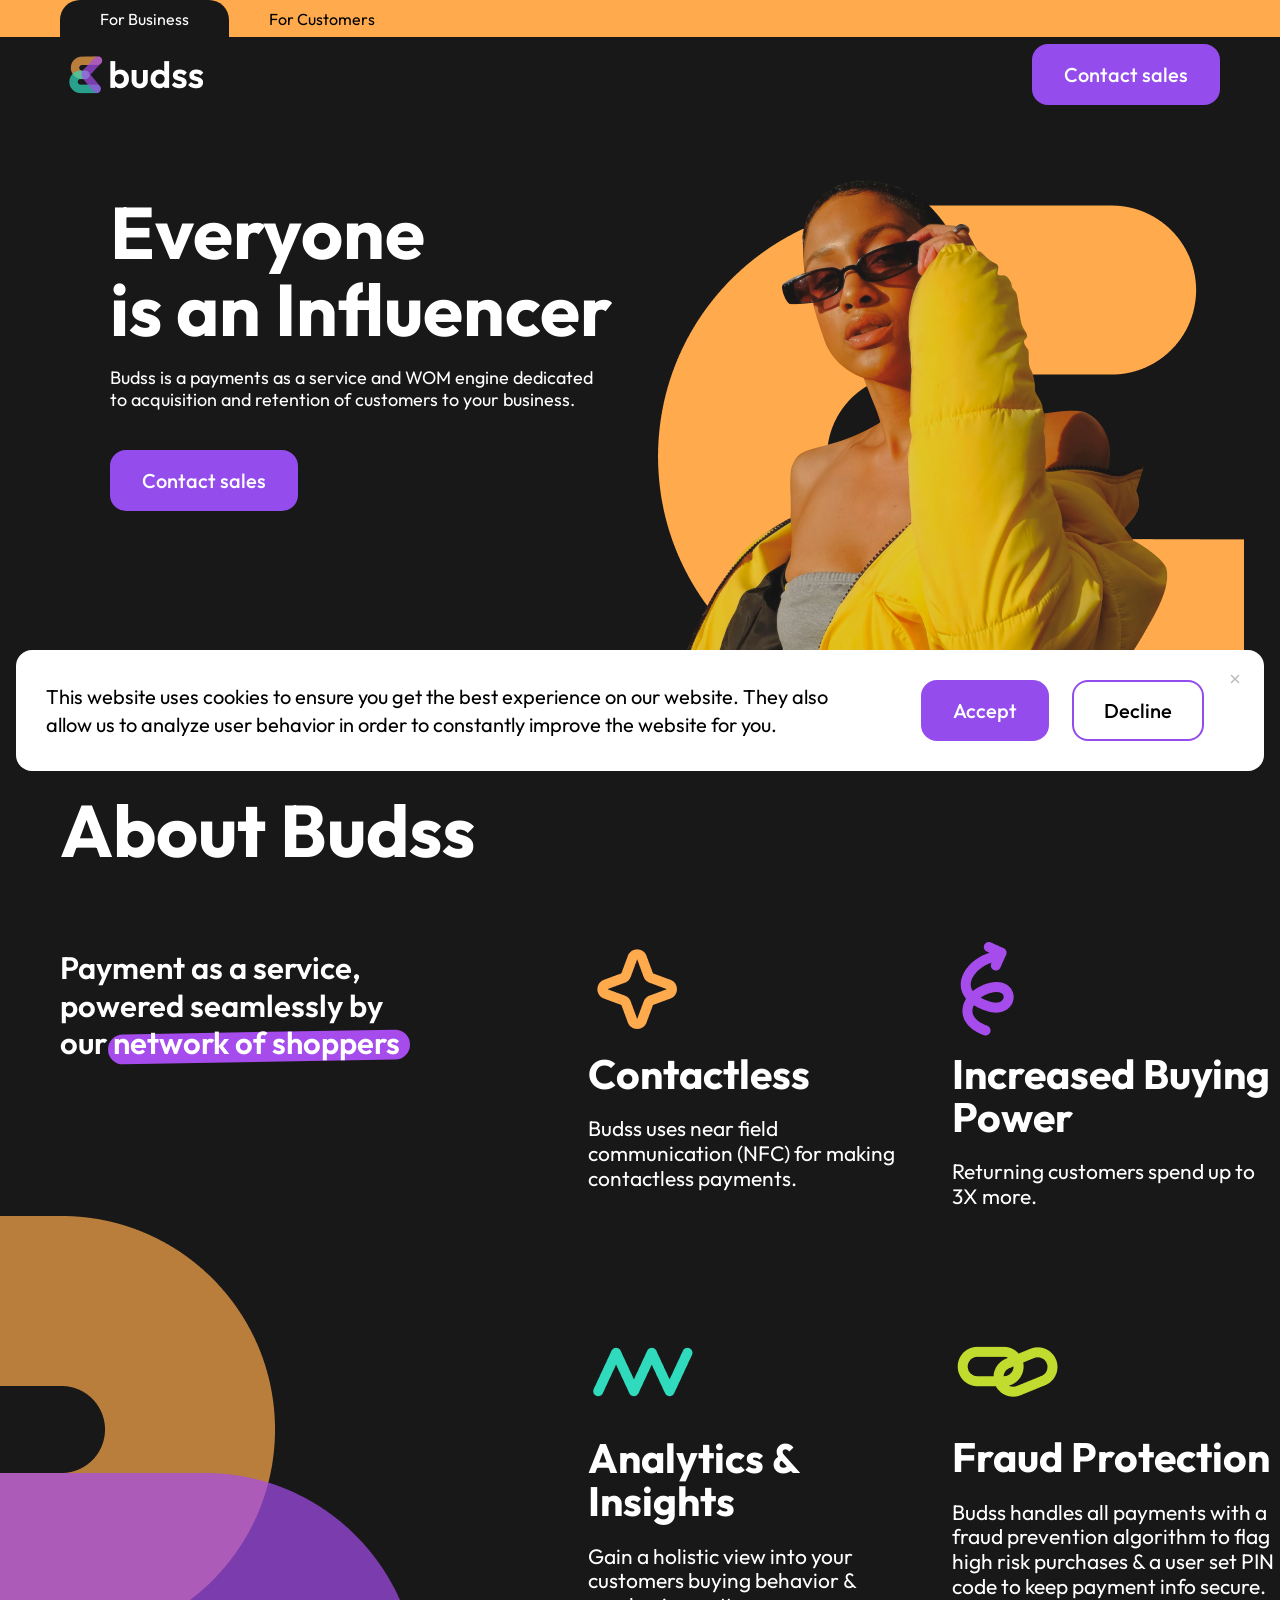
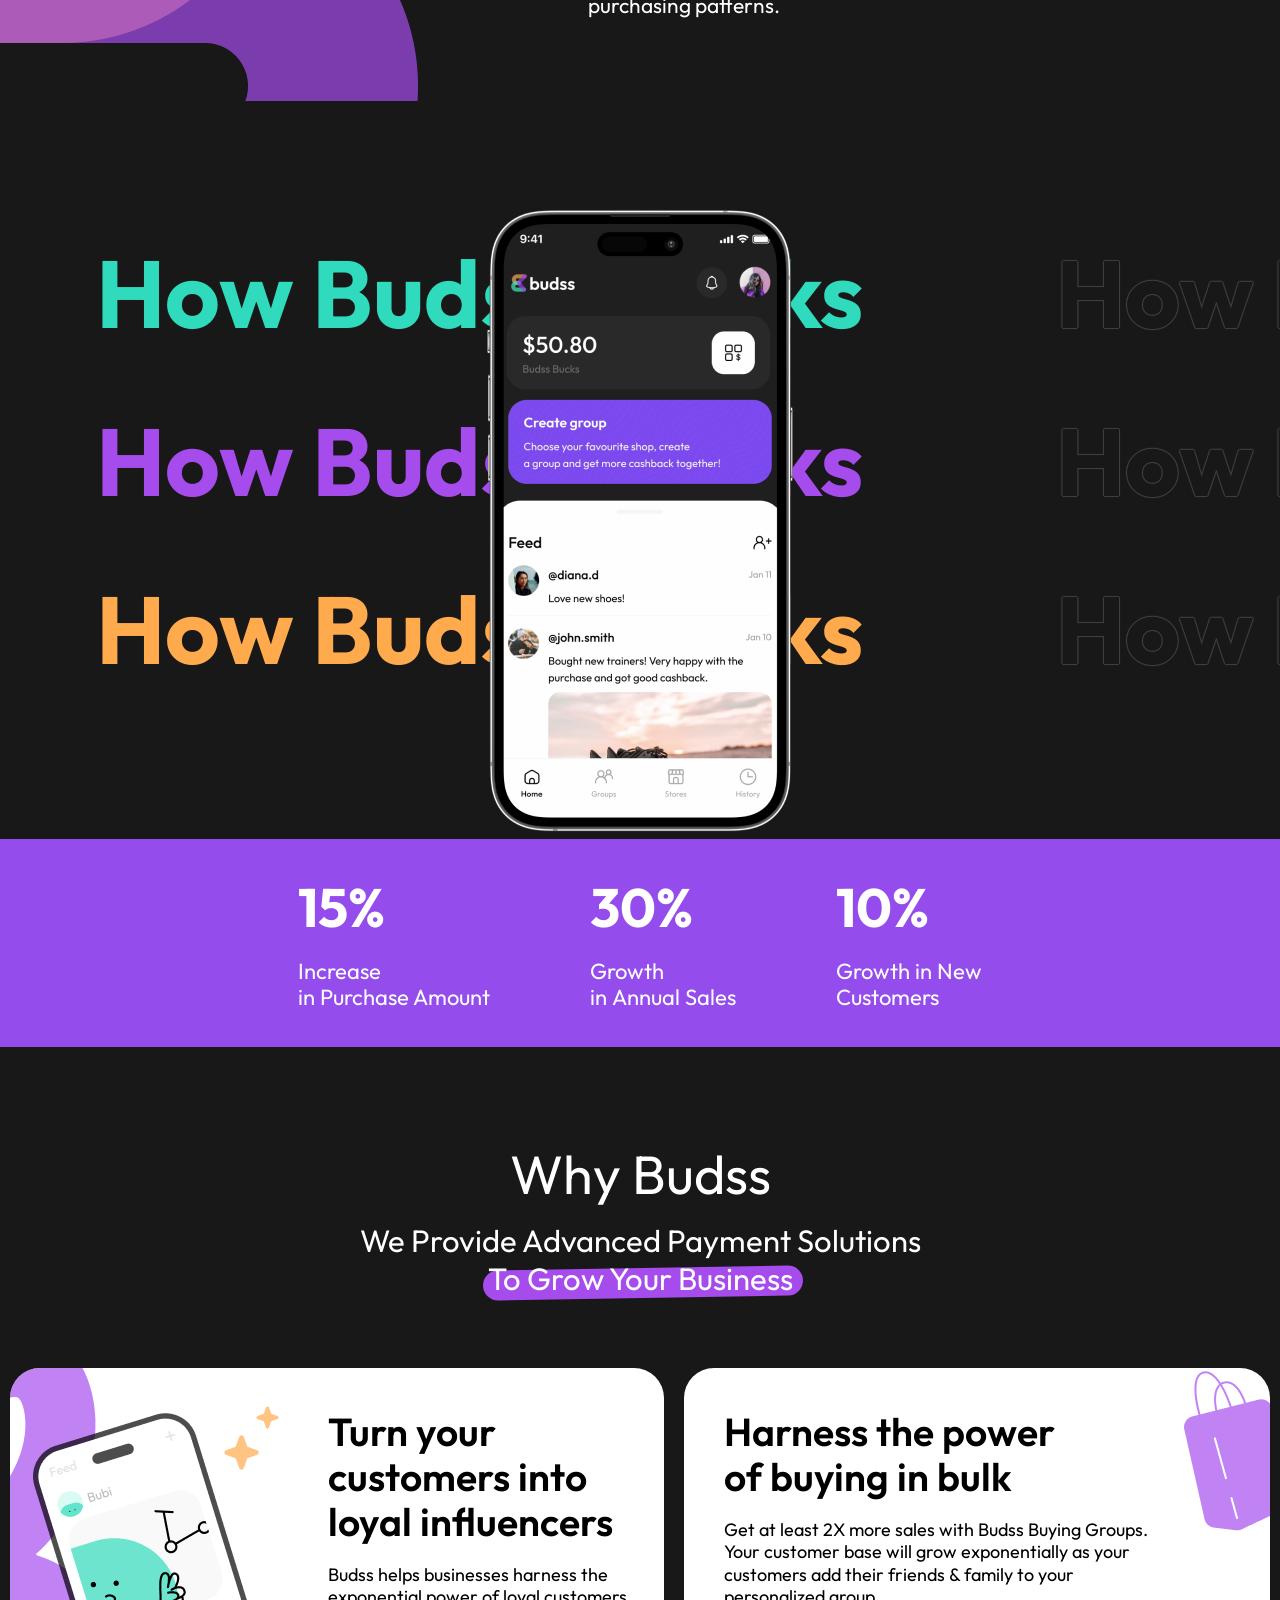
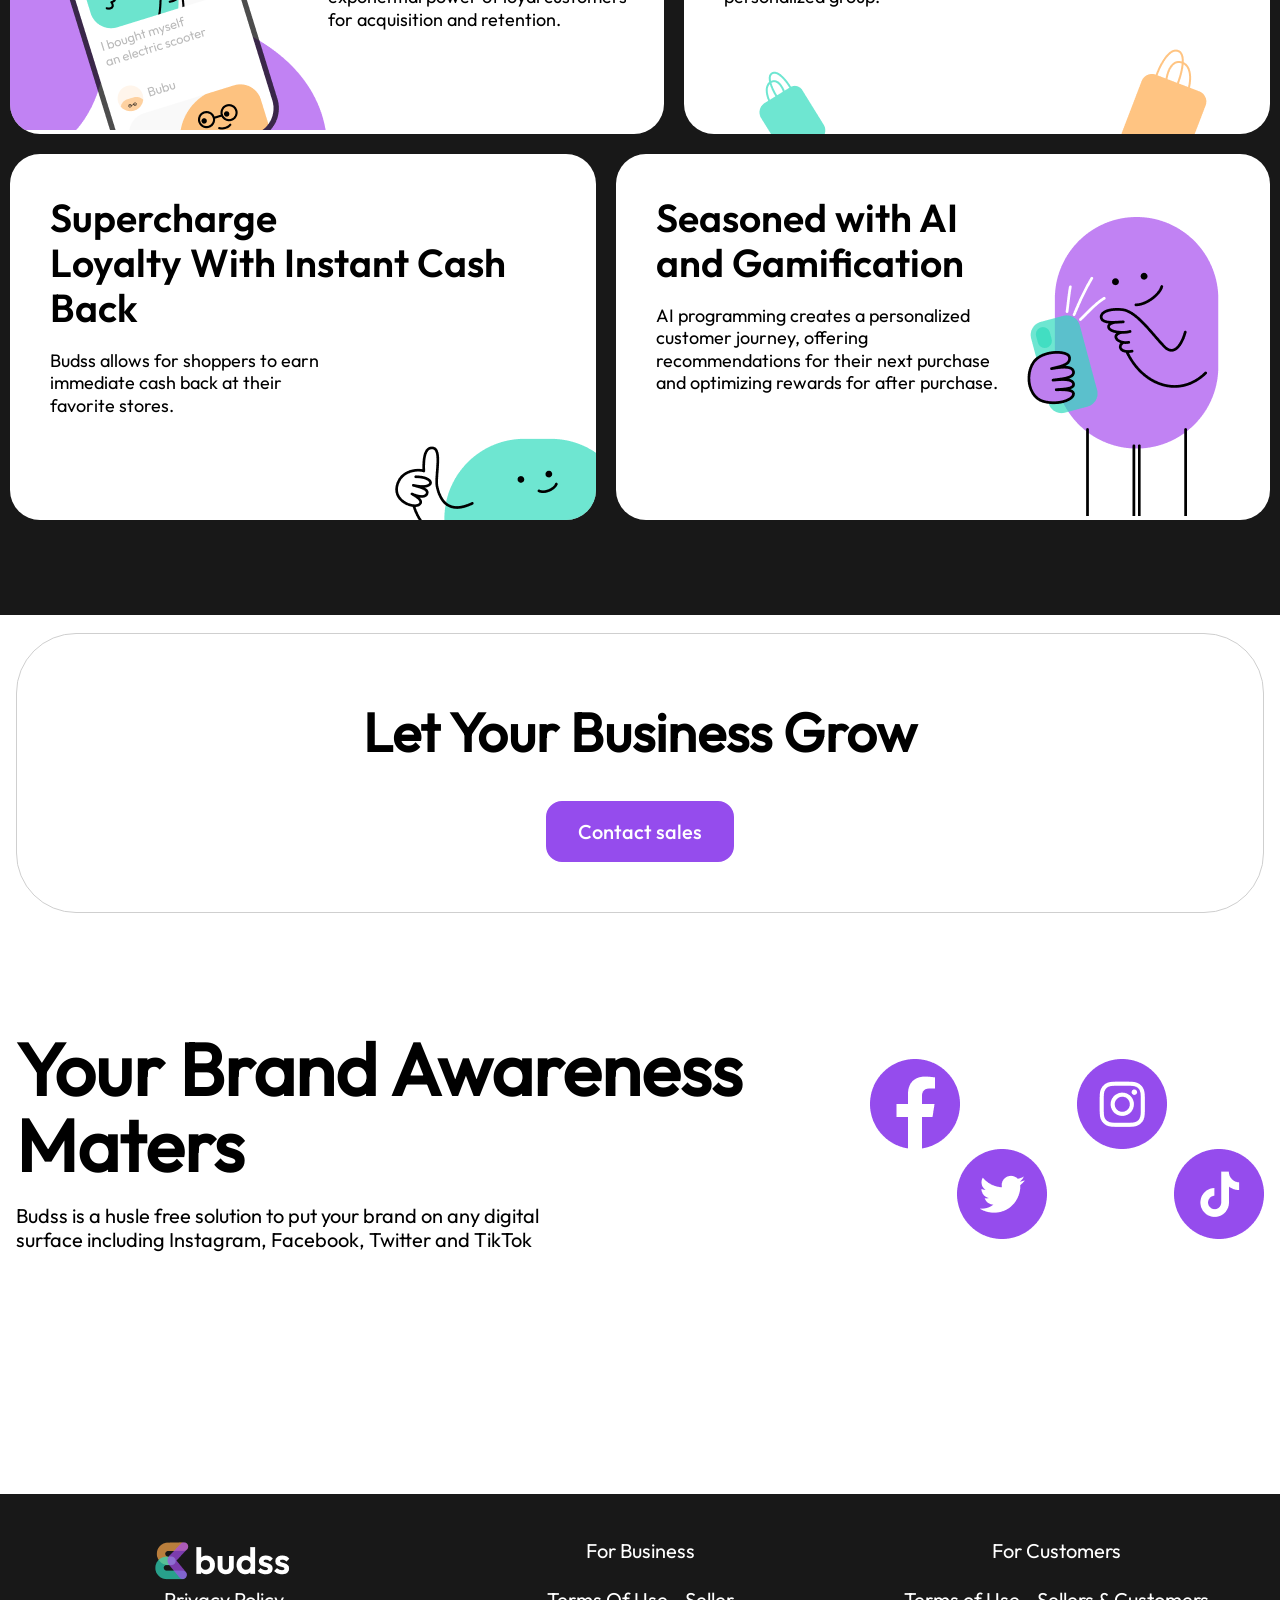
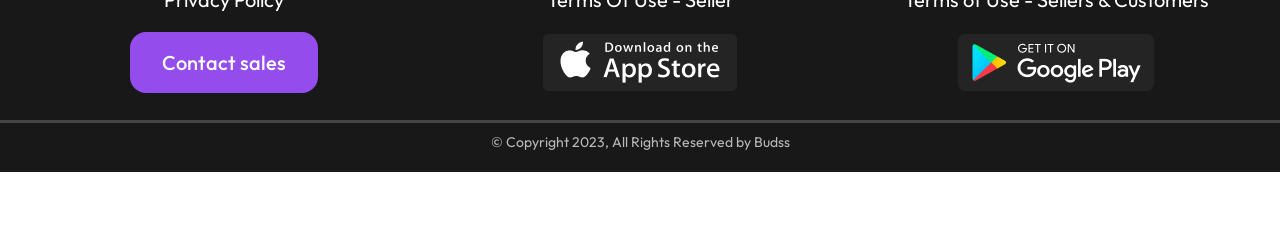
==== Business/index.html @ 11579515 "Test__Job Test__Job" ====
<!DOCTYPE html>
<html lang="en">
  <head>
    <meta charset="UTF-8" />
    <meta http-equiv="X-UA-Compatible" content="IE=edge" />
    <meta name="viewport" content="width=device-width, initial-scale=1.0" />
    <title>Business</title>
    <link rel="stylesheet" href="style.css" />
  </head>
  <body>
    <header class="header">
      <nav class="header__navigation header__navigation_background">
        <ul class="header__list">
          <li class="header__item header__item_active">
            <a class="header__link header__link_active" href="#"
              >For Business</a
            >
          </li>
          <li class="header__item">
            <a class="header__link" href="#">For Customers</a>
          </li>
        </ul>
      </nav>
      <div class="color">
        <div class="header__container">
          <div class="container">
            <div class="header__bottom">
              <img class="header__logo" src="images/Logo.png" alt="logo" />
              <button id="btn"
                class="button button-modal header__button button_active button_background button_width"
              >
                <span>Contact sales</span>
              </button>
              <img
                class="header__burger"
                src="images/burger.png"
                alt="burger-menu"
              />
            </div>
          </div>
        </div>

      </div>
    </header>
    <main>
      <section class="section-everyone">
        <div class="container">
          <div class="section-everyone__inner">
            <div class="section-everyone__left">
              <h1
                class="section-everyone__title section-everyone__title_color title"
              >
                Everyone <br />
                is an Influencer
              </h1>
              <p
                class="section-everyone__text section-everyone__text_color text"
              >
                Budss is a payments as a service and WOM engine dedicated <br />
                to acquisition and retention of customers to your business.
              </p>
              <button id="btn"
                class="button button-modal section-everyone__button button_background button_width"
              >
                <span> Contact sales </span>
              </button>
            </div>
            <picture class="section-everyone__pic">
              <source
                srcset="images/human-mobile.png"
                media="(max-width: 767px)"
              />
              <img
                class="section-everyone__img"
                src="images/human.png"
                alt=""
              />
            </picture>
            <div class="mobile-menu">
              <div class="mobile-menu__container">
                <img class="mobile-menu__img" src="images/menu_close.png" alt="">
                <button 
                class="button mobile-menu__button  button_background button_width"
              >
                <span> Contact sales </span>
              </button>
              <ul class="mobile-menu__list">
                <li class="mobile-menu__item">For Business</li>
                <li class="mobile-menu__item">For Customers</li>
                <li class="mobile-menu__item">Privacy Policy</li>
                <li class="mobile-menu__item">Terms Of Use - Seller</li>
                <li class="mobile-menu__item">Terms of Use - Sellers & Customers</li>
              </ul>
              </div>
            </div>
            <div class="thank-you">
              <img class="thank-you__close" src="images/close.png" alt="">
              <img src="images/Thank-you!.png" alt="" class="thank-you__img">
              <h2 class="thank-you__title">Thank you!</h2>
              <p class="thank-you__text">Thank you, we have received your application and will contact you soon!</p>
              <button 
              class="button thank-you__button section-everyone__button button_background button_width"
            >
              <span> Super! </span>
            </button>
            </div>
            <div class="modal">
              <form class="contact-form" action="">
                <img class="contact-form__close" src="images/close.png" alt="">
                <div class="contact-form__text">Name <span>*</span></div>
                <input class="contact-form__input input-glaw" type="text" placeholder="Enter name">
                <div class="contact-form__text">Email <span>*</span></div>
                <input class="contact-form__input input-glaw" type="text" placeholder="Enter email">
                <div class="contact-form__text" >Phone number <span>*</span></div>
                <div class="contact-form__phone-wrapper">
                  <input class="contact-form__input phone input-glaw" type="tel" placeholder="+7 929 371 09 12"  maxlength="16">
                  <img src="images/ru-ico.png" alt="">
                </div>
                <div class="contact-form__text">Company</div>
                <input class="contact-form__input" type="text" placeholder="Enter company">
                <div class="contact-form__text">Website/Store URL</div>
                <input class="contact-form__input" type="text" placeholder="Enter Website/Store URL">
                <p class="contact-form__text-error">Please fill in all required fields</p>
                <p class="contact-form__content">By submitting this form you are agreeing to Budss’s <a class="contact-form__link" href="#">Privacy Policy</a> and <a class="contact-form__link" href="#">Terms of Use</a></p>
                <button id="btn"
                class="button contact-form__button button-modal  button_width btn-disable"
                disabled
              >
                <span> Contact sales </span>
              </button>
              </form>
              
        
            </div>
            <div class="cookies">
              <p class="cookies__text">This website uses cookies to ensure you get the best experience on our website. They also allow us to analyze user behavior in order to constantly improve the website for you.</p>
              <div class="cookies__buttons">
                <button
                  class="cookies__button  button button_active button_background button_width">
                  <span>Accept</span>
                </button>
                <button
                class="cookies__button  button button_active button_background button_width">
                <span>Decline</span>
              </button>
              </div>
              <img class="cookies__close" src="images/close.png" alt="">
            </div>
          </div>
        </div>
      </section>
      <section class="section-about">
        <div class="container">
          <h2 class="section-about__title section-about__title_color title">
            About Budss
          </h2>
          <div class="section-about__inner">
            <div class="section-about__first">
              <p
                class="section-about__first-text section-about__first-text_color text-decore"
              >
                Payment as a service, powered seamlessly by <br />
                our
                <span
                  class="section-about__text-content_decore text-content_decore"
                  >network of shoppers</span
                >
              </p>
              <img
                class="section-about__img-decore"
                src="images/decore.png"
                alt="decore"
              />
            </div>
            <div class="section-about__content">
              <img class="section-about__img" src="images/star.png" alt="img" />
              <h2
                class="section-about__title-content section-about__title-content_color"
              >
                Contactless
              </h2>
              <p class="section-about__text section-about__text_color">
                Budss uses near field communication (NFC) for making contactless
                payments.
              </p>
            </div>
            <div class="section-about__content">
              <img
                class="section-about__img"
                src="images/strel.png"
                alt="img"
              />
              <h2
                class="section-about__title-content section-about__title-content_color"
              >
                Increased Buying Power
              </h2>
              <p class="section-about__text section-about__text_color">
                Returning customers spend up to 3X more.
              </p>
            </div>
            <div class="section-about__content">
              <img class="section-about__img" src="images/line.png" alt="img" />
              <h2
                class="section-about__title-content section-about__title-content_color"
              >
                Analytics & Insights
              </h2>
              <p class="section-about__text section-about__text_color">
                Gain a holistic view into your customers buying behavior &
                purchasing patterns.
              </p>
            </div>
            <div class="section-about__content">
              <img class="section-about__img" src="images/sep.png" alt="img" />
              <h2
                class="section-about__title-content section-about__title-content_color"
              >
                Fraud Protection
              </h2>
              <p class="section-about__text section-about__text_color">
                Budss handles all payments with a fraud prevention algorithm to
                flag high risk purchases & a user set PIN code to keep payment
                info secure.
              </p>
            </div>
          </div>
        </div>
      </section>
      <section class="section-phone">
        <div class="container section-phone__container">
          <picture class="section-phone__pic">
            <source
              srcset="images/phone-mobile.png"
              media="(max-width: 1199px)"
            />
            <img class="section-phone__img" src="images/phone.png" alt="" />
          </picture>
          <div class="section-phone__infinity">
            <div class="section-phone__inner">
              <p
                class="section-phone__text section-phone__text_color-turquoise"
              >
                How Budss Works
              </p>
              <p
                class="section-phone__text section-phone__text_color-translucent"
              >
                How Budss Works
              </p>
              <p
                class="section-phone__text section-phone__text_color-turquoise"
              >
                How Budss Works
              </p>
              <p
                class="section-phone__text section-phone__text_color-translucent"
              >
                How Budss Works
              </p>
            </div>
          </div>
          <div class="section-phone__infinity">
            <div class="section-phone__inner section-phone__inner_left">
              <p class="section-phone__text section-phone__text_color-fel">
                How Budss Works
              </p>
              <p
                class="section-phone__text section-phone__text_color-translucent"
              >
                How Budss Works
              </p>
              <p class="section-phone__text section-phone__text_color-fel">
                How Budss Works
              </p>
              <p
                class="section-phone__text section-phone__text_color-translucent"
              >
                How Budss Works
              </p>
            </div>
          </div>
          <div class="section-phone__infinity">
            <div class="section-phone__inner">
              <p class="section-phone__text section-phone__text_color-orange">
                How Budss Works
              </p>
              <p
                class="section-phone__text section-phone__text_color-translucent"
              >
                How Budss Works
              </p>
              <p class="section-phone__text section-phone__text_color-orange">
                How Budss Works
              </p>
              <p
                class="section-phone__text section-phone__text_color-translucent"
              >
                How Budss Works
              </p>
            </div>
          </div>
        </div>
      </section>
      <section class="section-decoration">
        <div class="section-decoration__container container">
          <div class="section-decoration__inner">
            <div class="section-decoration__content">
              <div
                class="section-decoration__num section-decoration__num_color"
              >
                15%
              </div>
              <p
                class="section-decoration__text section-decoration__text_color"
              >
                Increase <br class="section-decoration__br" />
                in Purchase Amount
              </p>
            </div>
            <div class="section-decoration__content">
              <div
                class="section-decoration__num section-decoration__num_color"
              >
                30%
              </div>
              <p
                class="section-decoration__text section-decoration__text_color"
              >
                Growth <br class="section-decoration__br" />
                in Annual Sales
              </p>
            </div>
            <div class="section-decoration__content">
              <div
                class="section-decoration__num section-decoration__num_color"
              >
                10%
              </div>
              <p
                class="section-decoration__text section-decoration__text_color"
              >
                Growth in New <br class="section-decoration__br" />
                Customers
              </p>
            </div>
          </div>
        </div>
      </section>
      <section class="section-why">
        <div class="section-why__title section-why__title_color">Why Budss</div>
        <p
          class="section-why__text-content section-why__text-content_color text-decore"
        >
          We Provide Advanced Payment Solutions <br class="section-why__br" />
          <span class="section-why__text-content_decore text-content_decore">
            To Grow Your Business
          </span>
        </p>
        <div class="section-why__container">
          <div class="section-why__inner section-why__inner_revers">
            <picture>
              <source
                srcset="images/why-one-mobile.png"
                media="(max-width: 767px)"
              />
              <img src="images/why-one.png" alt="decore" />
            </picture>
            <div class="section-why__wrapper">
              <h2 class="section-why__title-inner">
                Turn your customers into loyal influencers
              </h2>
              <p class="section-why__text text-midle">
                Budss helps businesses harness the exponential power of loyal
                customers for acquisition and retention.
              </p>
            </div>
          </div>
          <div class="section-why__inner section-why__inner_padding">
            <div class="section-why__wrapper">
              <h2 class="section-why__title-inner">
                Harness the power of buying in bulk
              </h2>
              <p class="section-why__text text-midle">
                Get at least 2X more sales with Budss Buying Groups. Your
                customer base will grow exponentially as your customers add
                their friends & family to your personalized group.
              </p>
            </div>

            <img
              src="images/why-two.png"
              alt="decore"
              class="section-why__img_two"
            />
            <img
              src="images/why-tree.png"
              alt="decore"
              class="section-why__img_tree"
            />
            <img
              src="images/why-four.png"
              alt="decore"
              class="section-why__img_four"
            />
          </div>
        </div>
        <div class="section-why__container section-why__container_revers">
          <div class="section-why__inner section-why__inner_padding">
            <img
              src="images/why-five.png"
              alt="decore"
              class="section-why__img_five"
            />
            <div class="section-why__wrapper">
              <h2 class="section-why__title-inner">
                Supercharge <br />
                Loyalty With Instant Cash Back
              </h2>
              <p class="section-why__text text-midle">
                Budss allows for shoppers to earn <br />
                immediate cash back at their <br />
                favorite stores.
              </p>
            </div>
          </div>
          <div class="section-why__inner section-why__inner_padding">
            <div class="section-why__wrapper">
              <h2 class="section-why__title-inner">
                Seasoned with AI <br />
                and Gamification
              </h2>
              <p class="section-why__text text-midle">
                AI programming creates a personalized customer journey, offering
                recommendations for their next purchase and optimizing rewards
                for after purchase.
              </p>
            </div>

            <picture class="">
              <source
                srcset="images/why-six-mob.png"
                media="(max-width: 767px)"
              />
              <img
                class="section-why__img_desktop"
                src="images/why-six.png"
                alt=""
              />
            </picture>
            <!-- <img
              class="section-why__img_mobile section-why__img_bottom"
              src="images/why-six-mob.png"
              alt="decore"
            />
            <img
              class="section-why__img_desktop section-why__img_bottom"
              src="images/why-six.png"
              alt="decore"
            /> -->
          </div>
        </div>
      </section>
      <section class="grow">
        <div class="container">
          <div class="grow__container">
            <h2 class="grow__title">
              Let Your <br class="grow__br" />Business Grow
            </h2>
            <button id="btn"
              class="button button-modal button_active button_background button_width button_border"
            >
              <span> Contact sales </span>
            </button>
          </div>
        </div>
      </section>
      <section class="section-your-brand">
        <div class="section-your-brand__container">
          <div class="section-your-brand__content">
            <h2 class="section-your-brand__title title">
              Your Brand Awareness Maters
            </h2>
            <p class="section-your-brand__text">
              Budss is a husle free solution to put your brand on any digital
              surface including Instagram, Facebook, Twitter and TikTok
            </p>
          </div>
          <div class="section-your-brand__images">
            <img
              src="images/fasebook.png"
              alt=""
              class="section-your-brand__img"
            />
            <img
              src="images/instagram.png"
              alt=""
              class="section-your-brand__img"
            />
            <img
              src="images/twiter.png"
              alt=""
              class="section-your-brand__img"
            />
            <img
              src="images/tiktok.png"
              alt=""
              class="section-your-brand__img"
            />
          </div>
        </div>
        <div class="section-your-brand__brands">
          <picture class="section-your-brand__pic-brand">
            <source srcset="images/woo-mob.png" media="(max-width: 767px)" />
            <img
              class="section-your-brand__img-brand"
              src="images/woo.png"
              alt=""
            />
          </picture>
          <picture class="section-your-brand__pic-brand">
            <source
              srcset="images/shopify-mob.png"
              media="(max-width: 767px)"
            />
            <img
              class="section-your-brand__img-brand"
              src="images/shopify.png"
              alt=""
            />
          </picture>
          <picture class="section-your-brand__pic-brand">
            <source srcset="images/square-mob.png" media="(max-width: 767px)" />
            <img
              class="section-your-brand__img-brand"
              src="images/square.png"
              alt=""
            />
          </picture>
          <picture class="section-your-brand__pic-brand">
            <source
              srcset="images/squaresoace-mob.png"
              media="(max-width: 767px)"
            />
            <img
              class="section-your-brand__img-brand"
              src="images/squaresoace.png"
              alt=""
            />
          </picture>
          <picture class="section-your-brand__pic-brand">
            <source
              srcset="images/colover-mob.png"
              media="(max-width: 767px)"
            />
            <img
              class="section-your-brand__img-brand"
              src="images/colover.png"
              alt=""
            />
          </picture>
        </div>
      </section>
    </main>
    <footer class="footer">
      <div class="footer__container footer__container_grid">
        <img class="footer__logo" src="images/Logo.png" alt="" />
        <div class="footer__text">For Business</div>
        <div class="footer__text">For Customers</div>
        <div class="footer__text">Privacy Policy</div>
        <div class="footer__text">Terms Of Use - Seller</div>
        <div class="footer__text">Terms of Use - Sellers & Customers</div>
        <button id="btn"
          class="button button-modal footer__button button_active button_background button_width"
        >
          <span> Contact sales </span>
        </button>
        <img class="footer__store" src="images/appstore.png" alt="" />
        <img class="footer__store" src="images/googleplay.png" alt="" />
      </div>
      <div class="footer__container footer__container_flex">
        <div class="footer__bottom-text">
          © Copyright 2023, All Rights Reserved by Budss
        </div>
        <ul class="footer__list">
          <li class="footer__item">
            <a class="footer__link" href="#">Privacy Policy</a>
          </li>
          <li class="footer__item">
            <a class="footer__link" href="#">Terms Of Use - Seller</a>
          </li>
          <li class="footer__item">
            <a class="footer__link" href="#"
              >Terms of Use - Sellers & Customers</a
            >
          </li>
        </ul>
      </div>
    </footer>
    <script src="script.js"></script>
  </body>
</html>
---- Business/style.css ----
@font-face {
  font-family: "font-900";
  src: url("fonts/Outfit-Black.woff") format("woff"), url("fonts/Outfit-Black.woff2") format("woff2");
}
@font-face {
  font-family: "font-800";
  src: url("fonts/Outfit-ExtraBold.woff") format("woff"), url("fonts/Outfit-ExtraBold.woff2") format("woff2");
}
@font-face {
  font-family: "font-700";
  src: url("fonts/Outfit-Bold.woff") format("woff"), url("fonts/Outfit-Bold.woff2") format("woff2");
}
@font-face {
  font-family: "font-600";
  src: url("fonts/Outfit-SemiBold.woff") format("woff"), url("fonts/Outfit-SemiBold.woff2") format("woff2");
}
@font-face {
  font-family: "font-500";
  src: url("fonts/Outfit-Medium.woff") format("woff"), url("fonts/Outfit-Medium.woff2") format("woff2");
}
@font-face {
  font-family: "font-400";
  src: url("fonts/Outfit-Regular.woff") format("woff"), url("fonts/Outfit-Regular.woff2") format("woff2");
}
@font-face {
  font-family: "font-300";
  src: url("fonts/Outfit-Light.woff") format("woff"), url("fonts/Outfit-Light.woff2") format("woff2");
}
@font-face {
  font-family: "font-200";
  src: url("fonts/Outfit-ExtraLight.woff") format("woff"), url("fonts/Outfit-ExtraLight.woff2") format("woff2");
}
@font-face {
  font-family: "font-100";
  src: url("fonts/Outfit-Thin.woff") format("woff"), url("fonts/Outfit-Thin.woff2") format("woff2");
}
body {
  font-family: "font-400";
  margin: 0;
}

section {
  margin-top: -1px;
  margin-bottom: -2px;
}

.header__navigation {
  margin-bottom: -1px;
}

.header__navigation_background {
  background: #ffaa4c;
}

.header__list {
  max-width: 1320px;
  margin: 0 auto;
  display: flex;
  list-style-type: none;
  padding: 0 60px;
}

.header__item {
  padding: 9px 40px;
}

.header__link {
  color: black;
  text-decoration: none;
  font-size: 16px;
}

.header__link_active {
  color: white;
}

.header__burger {
  display: none;
}

.container {
  max-width: 1440px;
  margin: 0 auto;
}

.header__item_active {
  background: #181818;
  border-radius: 20px 20px 0px 0px;
}

.color {
  background: #181818;
}

.fix {
  top: 0;
  position: fixed;
  right: 0;
  left: 0;
  margin: 0 auto;
  max-width: 100%;
  z-index: 800;
}

.header__container {
  background: #181818;
}

.header__bottom {
  z-index: 800;
  padding: 7px 60px 7px 60px;
  display: flex;
  align-items: center;
  justify-content: space-between;
  background: #181818;
}

.button {
  cursor: pointer;
  border-radius: 16px;
  line-height: 25px;
  font-family: "font-500";
  font-size: 20px;
  padding: 16px 30px;
  border: 2px solid #954ced;
  position: relative;
  transition-duration: 200ms, 500ms;
  transition-property: transform, background-color;
  transition-delay: 0, 300ms;
}

.button_background:hover {
  transform: scale(1.1);
}

.button_background::before {
  content: "";
  position: absolute;
  border-radius: 14px;
  bottom: 5px;
  left: 5px;
  width: 10px;
  height: 10px;
  background-color: #181818;
  transition: 200ms;
  z-index: -1;
}

.button span {
  z-index: 100;
  white-space: nowrap;
}

.button_background:hover::before {
  content: "";
  left: 0px;
  bottom: 0px;
  z-index: -1;
  height: 57px;
  width: 100%;
  position: absolute;
  transition: 200ms;
}

.button_background {
  background: #954ced;
  color: white;
}

.title {
  font-size: calc((100vw - 375px) / 1545 * 56 + 40px);
  line-height: calc((100vw - 375px) / 1545 * 59 + 42px);
}

.text {
  font-size: calc((100vw - 375px) / 1545 * 4 + 16px);
  line-height: calc((100vw - 375px) / 1545 * 4 + 20px);
  font-family: "font-400";
}

.button_background-white {
  background: white;
}

input::-webkit-outer-spin-button,
input::-webkit-inner-spin-button {
  /* display: none; <- Crashes Chrome on hover */
  -webkit-appearance: none;
  margin: 0; /* <-- Apparently some margin are still there even though it's hidden */
}

input:focus-visible {
  outline: none;
}

.contact-form {
  display: none;
  z-index: 200;
  position: fixed;
  left: 0;
  right: 0;
  top: 55px;
  background: white;
  padding: 40px;
  border-radius: 16px;
  max-width: 335px;
  margin: 0 auto;
}
.contact-form__text {
  font-size: 14px;
  line-height: 22px;
  font-family: "font-500";
  margin-bottom: 4px;
}
.contact-form__button {
  margin-top: 3px;
}
.contact-form__close {
  position: absolute;
  top: 16px;
  right: 16px;
  cursor: pointer;
}
.contact-form__link {
  text-decoration: underline;
  color: #954ced;
}
.contact-form__content {
  font-family: "font-300";
  font-size: 14px;
  line-height: 19px;
}
.contact-form__text span {
  color: red;
}
.contact-form__input {
  border: 1px solid #f1f1f1;
  border-radius: 14px;
  width: 303px;
  padding: 9px 16px;
  height: 20px;
  margin-bottom: 10px;
}
.contact-form__input[type=tel] {
  color: black;
  font-size: 14px;
  font-family: "font-400";
  line-height: 22px;
}
.contact-form__input[type=text] {
  color: black;
  font-size: 14px;
  font-family: "font-400";
  line-height: 22px;
}
.contact-form__input::-moz-placeholder {
  color: #a7a7a7;
  font-size: 14px;
  font-family: "font-400";
  line-height: 22px;
}
.contact-form__input::placeholder {
  color: #a7a7a7;
  font-size: 14px;
  font-family: "font-400";
  line-height: 22px;
}
.contact-form__phone-wrapper {
  position: relative;
}
.contact-form__phone-wrapper img {
  position: absolute;
  top: 10px;
  left: 15px;
  border: 1px solid hwb(0 24% 76%);
}

.input__decore {
  border: 1px solid red;
}

.btn-disable {
  color: white;
  border: 1px solid #B9B9B9;
  background: #B9B9B9;
}

.phone {
  padding-left: 43px;
  position: relative;
  width: 275px;
}

.cookies {
  position: relative;
  z-index: 100;
  padding: 30px 60px 30px 30px;
  border-radius: 16px;
  background: white;
  display: none;
  justify-content: space-between;
  align-items: center;
  position: fixed;
  top: 650px;
  left: 0;
  right: 0;
  margin: 0 auto;
  max-width: 1285px;
}
.cookies__text {
  margin: 0;
  max-width: 783px;
  font-size: 20px;
  line-height: 28px;
}
.cookies__close {
  position: absolute;
  top: 16px;
  right: 16px;
  cursor: pointer;
}

.section-everyone {
  background: #181818;
  padding-bottom: 87px;
}
.section-everyone__inner {
  padding-top: 63px;
  display: flex;
  justify-content: space-between;
}
.section-everyone__button {
  margin-top: 20px;
}
.section-everyone__title {
  margin: 0;
  font-family: "font-700";
}
.section-everyone__title_color {
  color: white;
}
.section-everyone__text {
  margin-top: 20px;
}
.section-everyone__text_color {
  color: white;
}
.section-everyone__left {
  margin-top: 20px;
  margin-left: 110px;
  max-width: 671px;
}

.text-decore {
  font-size: calc((100vw - 375px) / 1545 * 12 + 24px);
  line-height: calc((100vw - 375px) / 1545 * 17 + 28px);
}

.section-why {
  padding-bottom: 85px;
  background: #181818;
  padding-top: 99px;
}
.section-why__img_mobile {
  display: none;
}
.section-why__img_desktop {
  margin-right: 40px;
  margin-top: 61px;
}
.section-why__wrapper {
  margin: 0;
  padding: 0;
  padding-top: 41px;
  padding-right: 10px;
}
.section-why__title-inner {
  margin: 0;
  margin-bottom: 20px;
  font-family: "font-600";
  font-size: calc((100vw - 767px) / 1153 * 16 + 32px);
  line-height: calc((100vw - 767px) / 1153 * 27 + 33px);
}
.section-why__img {
  border-radius: 30px;
}
.section-why__img_tree {
  position: absolute;
  bottom: 0;
  right: 60px;
}
.section-why__img_four {
  bottom: 0;
  left: 72px;
  position: absolute;
}
.section-why__img_five {
  position: absolute;
  right: 0;
  bottom: 0;
}
.section-why__inner_padding {
  padding-left: 40px;
}
.section-why__inner {
  overflow: hidden;
  display: flex;
  align-items: start;
  background: white;
  border-radius: 30px;
  margin: 10px;
  position: relative;
}
.section-why__container {
  min-height: 385px;
  max-width: 1320px;
  margin: auto;
  display: grid;
  grid-template-columns: 753px 567px;
}
.section-why__container_revers {
  grid-template-columns: 567px 753px;
}
.section-why__text-content {
  margin-top: 20px;
  margin-bottom: 60px;
}
.section-why__text-content_decore {
  position: relative;
  z-index: 1;
  text-align: center;
}
.section-why__text-content_color {
  color: white;
}
.section-why__text-content {
  text-align: center;
}
.section-why__title {
  text-align: center;
  font-size: calc((100vw - 375px) / 1545 * 24 + 40px);
  line-height: calc((100vw - 375px) / 1545 * 25 + 42px);
}
.section-why__title_color {
  color: white;
}

.text-midle {
  font-family: "font-400";
  font-size: calc((100vw - 375px) / 1545 * 4 + 16px);
  line-height: calc((100vw - 375px) / 1545 * 4 + 20px);
}

.text-content_decore::before {
  content: "";
  bottom: 0px;
  left: -5px;
  right: -10px;
  height: 30px;
  position: absolute;
  background: #a64ced;
  border-radius: 30px;
  z-index: -1;
  transform: rotate(-1deg);
}

.section-about {
  background: #181818;
  padding-bottom: 100px;
}
.section-about__inner {
  margin-top: 40px;
  display: grid;
  grid-template-columns: 550px 380px 375px;
}
.section-about__text-content_decore {
  position: relative;
  z-index: 1;
}
.section-about__first {
  grid-row-start: 1;
  grid-row-end: 3;
  font-family: "font-600";
  line-height: 45px;
  display: flex;
  justify-content: space-between;
  flex-direction: column;
}
.section-about__first-text {
  margin: 40px 70px 150px 60px;
}
.section-about__first-text_color {
  color: white;
}
.section-about__img {
  margin-top: 30px;
  margin-bottom: 0;
  margin-left: 40px;
}
.section-about__img-decore {
  margin-top: auto;
  margin-bottom: 0;
  margin-right: 130px;
}
.section-about__title-content {
  margin: 20px 0;
  font-family: "font-700";
  margin-left: 35px;
  margin-top: 10px;
  font-size: calc((100vw - 375px) / 1545 * 16 + 32px);
  line-height: calc((100vw - 375px) / 1545 * 17 + 33px);
}
.section-about__title-content_color {
  color: white;
}
.section-about__text {
  font-family: "font-400";
  font-size: calc((100vw - 375px) / 1545 * 8 + 16px);
  line-height: calc((100vw - 375px) / 1545 * 8 + 20px);
  margin-left: 35px;
}
.section-about__text_color {
  color: white;
}
.section-about__title {
  margin: 0;
  padding-left: 60px;
  font-family: "font-700";
}
.section-about__title_color {
  color: white;
}

.section-phone {
  padding-top: 45px;
  padding-bottom: 93px;
  background: #181818;
}
.section-phone__infinity {
  overflow: hidden;
  max-width: 100%;
  margin: 0 auto;
  padding-bottom: 68px;
}
.section-phone__inner {
  display: flex;
  width: 300%;
  animation: section-phone-infinity 15s linear infinite;
}
.section-phone__inner_left {
  animation: section-phone-infinity-left 15s linear infinite;
}
.section-phone__text {
  margin: 0 auto;
  text-align: center;
  width: 50%;
  white-space: nowrap;
  padding: 0 20px;
  font-family: "font-700";
  font-size: calc((100vw - 375px) / 1545 * 80 + 48px);
  line-height: calc((100vw - 375px) / 1545 * 85 + 50px);
}
.section-phone__text_color-turquoise {
  color: #2fdbbc;
}
.section-phone__text_color-fel {
  color: #a64ced;
}
.section-phone__text_color-orange {
  color: #ffaa4c;
}
.section-phone__text_color-translucent {
  color: #181818;
  text-shadow: 1px 0 1px #444444, 0 1px 1px #444444, -1px 0 1px #444444, 0 -1px 1px #444444;
}
.section-phone__container {
  position: relative;
}
.section-phone__img {
  position: absolute;
  z-index: 1;
  top: 0;
  bottom: 0;
  left: 0;
  right: 0;
  margin: -35px auto auto auto;
}

.section-decoration {
  background: #954ced;
}
.section-decoration__container {
  padding: 15px 0;
}
.section-decoration__content {
  margin: 0 50px;
}
.section-decoration__inner {
  display: flex;
  justify-content: center;
}
.section-decoration__num_color {
  color: white;
}
.section-decoration__text_color {
  color: white;
}
.section-decoration__num {
  margin-top: 25px;
  font-family: "font-700";
  font-size: calc((100vw - 375px) / 1545 * 24 + 40px);
  line-height: calc((100vw - 375px) / 1545 * 25 + 42px);
}
.section-decoration__text {
  font-size: calc((100vw - 375px) / 1545 * 4 + 20px);
  line-height: calc((100vw - 375px) / 1545 * 3 + 25px);
}

.grow {
  padding-top: 90px;
  text-align: center;
}
.grow__container {
  margin: 0 auto;
  max-width: 1320px;
  border: 1px solid #cfcfcf;
  border-radius: 60px;
  padding-bottom: 50px;
}
.grow__title {
  margin-top: 70px;
  margin-bottom: 40px;
  font-size: calc((100vw - 375px) / 1545 * 24 + 40px);
  line-height: calc((100vw - 375px) / 1545 * 25 + 42px);
}

.grow__br {
  display: none;
}

.section-your-brand {
  padding-bottom: 100px;
}
.section-your-brand__brands {
  max-width: 1338px;
  margin: 0 auto;
  display: flex;
  align-items: center;
  justify-content: space-between;
  flex-wrap: wrap;
}
.section-your-brand__container {
  padding-bottom: 90px;
  max-width: 1320px;
  margin: 0 auto;
  display: grid;
  grid-template-columns: 854px 1fr;
}
.section-your-brand__title {
  margin: 100px 0 0;
}
.section-your-brand__text {
  max-width: 537px;
  font-size: 20px;
  line-height: 24px;
}
.section-your-brand__images {
  padding-top: 95px;
  display: grid;
  grid-template-columns: 1fr 1fr;
}
.section-your-brand__img:nth-child(1) {
  align-self: end;
}
.section-your-brand__img:nth-child(2) {
  margin-left: 10px;
  align-self: end;
}
.section-your-brand__img:nth-child(3) {
  margin-right: 20px;
  justify-self: end;
}
.section-your-brand__img:nth-child(4) {
  justify-self: end;
}

.footer {
  background: #181818;
  padding-top: 40px;
  padding-bottom: 10px;
}
.footer__container_grid {
  position: relative;
  display: grid;
  justify-items: start;
  grid-template-columns: 282px 152px 257px 220px 213px 1fr;
  align-items: center;
  padding-bottom: 30px;
}
.footer__container_grid::after {
  content: "";
  position: absolute;
  bottom: 0;
  left: 0;
  right: 0;
  height: 3px;
  background-color: #444444;
}
.footer__container {
  max-width: 1320px;
  margin: 0 auto;
}
.footer__text {
  color: white;
  font-size: 20px;
  line-height: 25px;
}
.footer__text:nth-child(4) {
  display: none;
}
.footer__text:nth-child(5) {
  display: none;
}
.footer__text:nth-child(6) {
  display: none;
}
.footer__bottom-text {
  color: #b9b9b9;
  font-size: 14px;
  line-height: 19px;
}
.footer__list {
  display: flex;
  list-style: none;
}
.footer__item {
  margin-left: 20px;
  text-decoration: underline;
  font-size: 14px;
  line-height: 19px;
}
.footer__link {
  color: #b9b9b9;
}
.footer__container_flex {
  align-items: center;
  display: flex;
  justify-content: space-between;
}

.cookies__button:nth-child(1) {
  margin-right: 20px;
}

.cookies__button:nth-child(1)::before {
  content: "";
  background-color: #181818;
}

.cookies__button:nth-child(1):hover {
  border: 1px solid #181818;
}
.cookies__button:nth-child(1):hover span {
  color: white;
}

.cookies__button:nth-child(2) {
  color: black;
  background: white;
}

.cookies__button:nth-child(2)::before {
  content: "";
  background-color: #181818;
}

.cookies__button:nth-child(2):hover {
  border: 1px solid #181818;
}
.cookies__button:nth-child(2):hover span {
  color: white;
}

@media (min-width: 1920px) {
  .text-midle {
    font-family: "font-400";
    font-size: 20px;
    line-height: 24px;
  }
  .grow__title {
    font-size: 64px;
    line-height: 67px;
  }
  .section-why__title-inner {
    font-size: 48px;
    line-height: 60px;
  }
  .section-why__title {
    font-size: 64px;
    line-height: 67px;
  }
  .section-why__inner {
    max-height: 362px;
  }
  .section-phone__text {
    font-size: 128px;
    line-height: 135px;
  }
  .section-everyone__title {
    font-size: 96px;
    line-height: 101px;
  }
  .section-about__title {
    font-size: 96px;
    line-height: 101px;
  }
  .section-about__title-content {
    font-size: 48px;
    line-height: 50px;
  }
  .title {
    font-size: 96px;
    line-height: 101px;
  }
  .section-about__text {
    font-size: 24px;
    line-height: 28px;
  }
  .section-about__first-text {
    font-size: 36px;
    line-height: 45px;
  }
}
.thank-you {
  display: none;
  position: relative;
  max-height: 561px;
  flex-direction: column;
  align-items: center;
  text-align: center;
  padding: 40px;
  left: 0;
  top: 69px;
  max-width: 337px;
  border-radius: 20px;
  right: 0;
  position: fixed;
  margin: 0 auto;
  background: white;
}
.thank-you__title {
  color: #A64CED;
  font-size: 36px;
  line-height: 45px;
}
.thank-you__text {
  font-size: 24px;
  line-height: 28px;
  color: #444444;
}
.thank-you__button {
  width: 100%;
}
.thank-you__close {
  position: absolute;
  right: 16px;
  top: 16px;
}

.contact-form__text-error {
  display: none;
  color: #EC1211;
  font-size: 16px;
  line-height: 20px;
}

.button_border:hover {
  border: 2px solid #181818;
  transition: 500ms;
  padding: 14px 28px;
}

.mobile-menu {
  display: none;
  width: 100%;
  top: 0;
  z-index: 800;
  position: fixed;
  background: #181818;
}
.mobile-menu__list {
  padding: 0;
  margin-bottom: 193px;
}
.mobile-menu__item {
  font-size: 20px;
  line-height: 25px;
  list-style: none;
  color: white;
  margin-bottom: 16px;
  cursor: pointer;
}
.mobile-menu__container {
  max-width: 343px;
  margin: 0 auto;
}
.mobile-menu__img {
  margin-top: 20px;
  margin-bottom: 141px;
  display: block;
  margin-left: auto;
  cursor: pointer;
}
.mobile-menu__button {
  margin-bottom: 171px;
}

@media (max-width: 1439px) {
  .cookies {
    margin: 0 16px;
  }
  .footer {
    background: #181818;
    padding-top: 40px;
    padding-bottom: 10px;
  }
  .footer__container_grid {
    justify-items: center;
    grid-template-columns: 1fr 1fr 1fr;
    padding: 0 16px 30px;
  }
  .footer__text:nth-child(4) {
    display: inline;
  }
  .footer__text:nth-child(5) {
    display: inline;
  }
  .footer__text:nth-child(6) {
    display: inline;
  }
  .footer__text {
    padding-bottom: 20px;
  }
  .footer__container_flex {
    padding-top: 10px;
    padding-bottom: 10px;
    justify-content: center;
  }
  .footer__list {
    display: none;
  }
  .section-your-brand__brands {
    padding: 0 16px;
  }
  .section-your-brand__container {
    padding: 0 16px 90px;
  }
  .section-your-brand__img-brand {
    padding-bottom: 30px;
  }
  .grow {
    padding: 20px 16px;
  }
  .section-why__container {
    grid-template-columns: 1fr 0.9fr;
    min-height: 0px;
  }
  .section-why__container_revers {
    grid-template-columns: 0.9fr 1fr;
  }
  .section-about__inner {
    margin-top: 40px;
    display: grid;
    grid-template-columns: 1fr 1fr 1fr;
  }
}
@media (max-width: 1199px) {
  .cookies {
    max-width: 305px;
    margin: 0 auto;
    top: 395px;
    padding: 30px 20px;
    flex-direction: column;
  }
  .cookies__text {
    margin-bottom: 40px;
  }
  .section-your-brand__brands {
    display: grid;
    grid-template-columns: 1fr 1fr 1fr;
    justify-items: center;
  }
  .section-your-brand__container {
    grid-template-columns: 1fr 0.8fr;
  }
  .section-why__container {
    grid-template-columns: 1fr;
    min-height: 0px;
  }
  .section-why__container_revers {
    grid-template-columns: 1fr;
  }
  .header__burger {
    padding-right: 7px;
  }
  .header__bottom {
    padding: 15px 0px;
  }
  .section-everyone__inner {
    padding-top: 52px;
    display: flex;
    flex-direction: column;
    align-items: center;
    justify-content: space-between;
  }
  .section-everyone__left {
    margin: 0;
  }
  .section-about {
    padding-bottom: 80px;
  }
  .section-about__inner {
    margin-top: 30px;
    display: grid;
    grid-template-columns: 1fr 1fr;
  }
  .section-about__img-decore {
    display: none;
  }
  .section-about__first {
    margin-bottom: 40px;
    max-width: 400px;
    display: inline;
    grid-column-start: 1;
    grid-column-end: 3;
    grid-row-start: 1;
    grid-row-end: 1;
  }
  .section-about__title {
    padding: 0;
  }
  .section-about__first-text {
    margin: 0;
    padding: 0;
  }
  .section-about__img, .section-about__title-content, .section-about__text {
    margin: 20px 20px 0 20px;
  }
  .container {
    padding: 0 32px;
  }
}
@media (max-width: 991px) {
  .footer {
    background: #181818;
    padding-top: 40px;
    padding-bottom: 10px;
  }
  .footer__container_grid {
    justify-items: center;
    grid-template-columns: 1fr 1fr;
    padding: 0 16px 30px;
  }
  .footer__button {
    margin-bottom: 20px;
  }
  .section-decoration__container {
    padding-bottom: 0px !important;
    padding-top: 35px !important;
  }
  .section-decoration__inner {
    flex-direction: column;
  }
  .section-decoration__text {
    white-space: nowrap;
  }
  .section-decoration__br {
    display: none;
  }
  .section-decoration__content {
    display: flex;
    align-items: center;
    margin: 0;
    margin-bottom: 45px;
  }
  .section-decoration__num {
    margin: 0;
    margin-right: 20px;
  }
  .section-decoration__text {
    margin: 0;
  }
  .section-phone__inner {
    display: flex;
    width: 500%;
  }
}
@media (max-width: 767px) {
  .section-why__img_desktop {
    margin-top: 0px;
    margin-left: 145px;
  }
  .section-why__title-inner {
    font-size: 32px;
    line-height: 33px;
  }
  .footer {
    background: #181818;
    padding-top: 15px;
    padding-bottom: 10px;
  }
  .footer__container_grid {
    justify-items: start;
    grid-template-columns: 1fr;
  }
  .footer__button {
    margin-bottom: 20px;
  }
  .footer__store {
    margin-bottom: 20px;
  }
  .footer__logo {
    max-width: 125px;
    margin-bottom: 40px;
  }
  .footer__text {
    padding-bottom: 15px;
  }
  .footer__button {
    margin-top: 25px;
    max-width: 182px;
    margin-bottom: 40px;
  }
  .footer__container_grid::after {
    display: none;
  }
  .section-your-brand__brands {
    justify-items: center;
    grid-auto-flow: dense;
  }
  .section-your-brand__pic-brand:nth-child(1) {
    order: 3;
  }
  .section-your-brand__pic-brand:nth-child(2) {
    order: 2;
  }
  .section-your-brand__pic-brand:nth-child(3) {
    order: 1;
  }
  .section-your-brand__pic-brand:nth-child(4) {
    order: 4;
  }
  .section-your-brand__pic-brand:nth-child(5) {
    order: 5;
  }
  .section-your-brand__container {
    grid-template-columns: 1fr;
  }
  .section-your-brand__img {
    width: 64px;
  }
  .section-your-brand__title {
    margin-top: 40px;
  }
  .section-your-brand__images {
    padding-top: 0;
    grid-template-columns: 1fr 1fr 1fr 1fr;
  }
  .grow {
    padding: 40px 0 0;
  }
  .grow__title {
    margin-top: 39px;
    margin-bottom: 41px;
  }
  .grow__container {
    padding: 0 16px 39px;
  }
  .section-why {
    padding-bottom: 54px;
    padding-top: 70px;
  }
  .section-why__text-content {
    margin-bottom: 40px;
  }
  .section-why__inner {
    flex-direction: column;
    max-width: 343px;
    margin: 0 auto 20px auto;
    padding: 0;
    min-height: 313px;
    border-radius: 20px;
  }
  .section-why__inner_revers {
    flex-direction: column-reverse;
  }
  .section-why__text {
    margin-bottom: 0;
  }
  .section-why__title-inner {
    margin-bottom: 0;
  }
  .section-why__img_mobile {
    margin-right: 15px;
    display: block;
  }
  .section-why__wrapper {
    padding: 20px;
    padding-bottom: 8px;
  }
  .section-why__img_two {
    max-width: 57px;
    display: block;
    margin-left: auto;
    margin-bottom: 15px;
  }
  .section-everyone {
    padding-bottom: 42px;
  }
  .section-everyone__button {
    margin-top: 5px;
    margin-bottom: 60px;
  }
  .grow__br {
    display: inline;
  }
  .header__logo {
    max-width: 124px;
  }
  .header__list {
    padding: 0;
  }
  .container {
    position: relative;
    padding: 0 16px;
  }
  .section-about__inner {
    margin-top: 30px;
    display: inline;
  }
  .section-about__img, .section-about__title-content, .section-about__text {
    margin: 20px 0 0 0;
  }
  .section-about__title-content {
    margin-top: 10px;
  }
  .section-about__first-text {
    margin-top: 30px;
    max-width: 300px;
  }
  .section-about__content {
    padding-top: 25px;
  }
  .section-phone {
    padding: 75px 0 55px;
  }
  .section-phone__infinity {
    padding-bottom: 92px;
  }
  .section-phone__img {
    margin-top: -60px;
  }
}
@media (max-width: 576px) {
  .header__burger {
    display: inline;
    cursor: pointer;
  }
  .header__button {
    display: none;
  }
  .thank-you {
    margin: 0 20px;
    padding: 20px;
    z-index: 20;
  }
  .thank-you__text {
    font-size: 20px;
    line-height: 24px;
  }
  .thank-you__title {
    font-size: 24px;
    line-height: 28px;
  }
  .thank-you__button {
    margin: 20px 0 40px;
    max-width: 225px;
  }
  .contact-form {
    max-width: 305px;
    padding: 16px;
  }
  .contact-form__input {
    width: 270px;
  }
  .phone {
    width: 245px;
  }
  .cookies__button:nth-child(1) {
    margin-bottom: 20px;
  }
  .section-everyone__left {
    margin-bottom: 65px;
  }
  .section-everyone__pic {
    margin-left: auto;
    margin-right: -16px;
  }
  .section-your-brand__brands {
    grid-template-columns: 1fr 1fr;
    justify-items: center;
    grid-auto-flow: dense;
  }
  .section-your-brand__images {
    grid-template-columns: 1fr 1fr;
  }
  .button_width {
    width: 100%;
  }
}
@media (max-width: 400px) {
  .section-your-brand__pic-brand:nth-child(1) {
    order: 3;
    justify-self: start;
  }
  .section-why__br {
    display: none;
  }
  .section-your-brand {
    padding-bottom: 60px;
  }
  .section-your-brand__img-brand:nth-child(1) {
    justify-self: start;
  }
  .section-your-brand__img-brand:nth-child(3) {
    justify-self: start;
  }
}
@keyframes section-phone-infinity {
  0% {
    transform: translateX(-50%);
  }
  100% {
    transform: translateX(0%);
  }
}
@keyframes section-phone-infinity-left {
  0% {
    transform: translateX(0%);
  }
  100% {
    transform: translateX(-50%);
  }
}
.pt {
  padding-top: 120px;
}/*# sourceMappingURL=style.css.map */
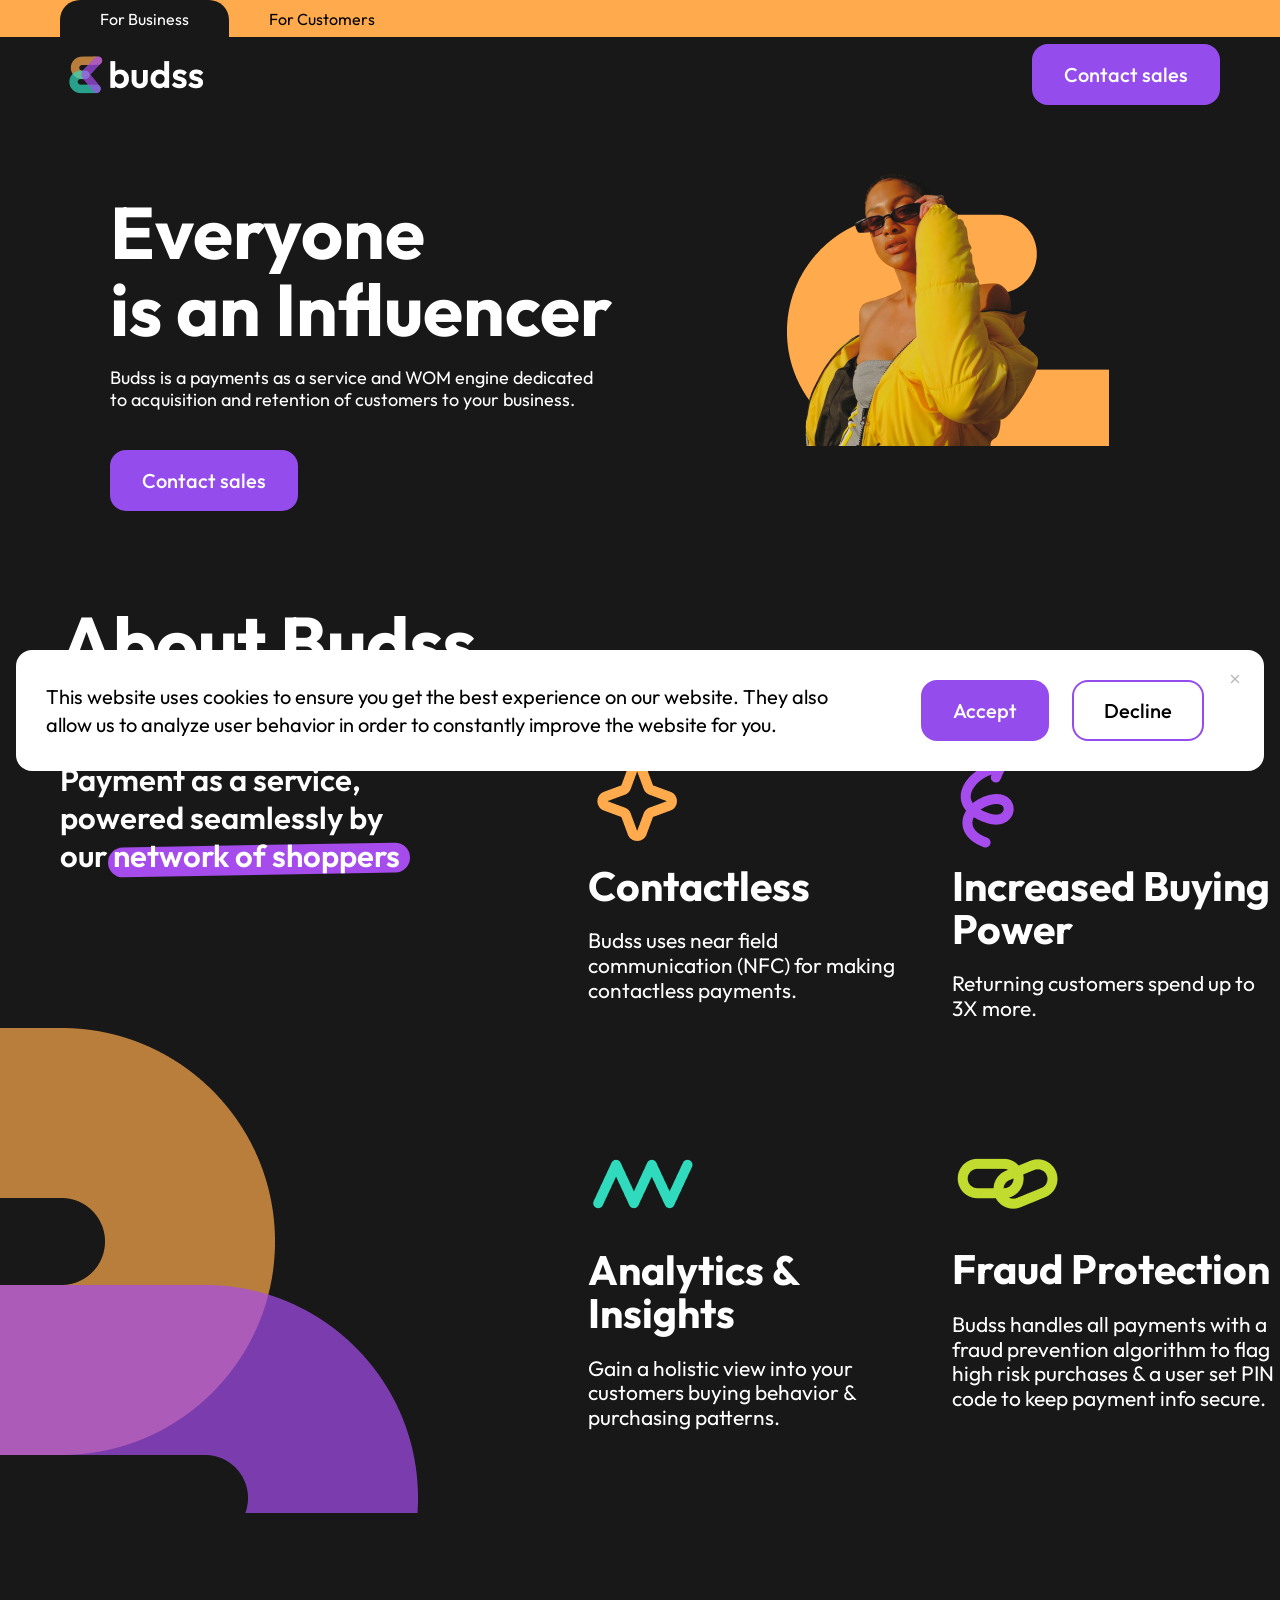
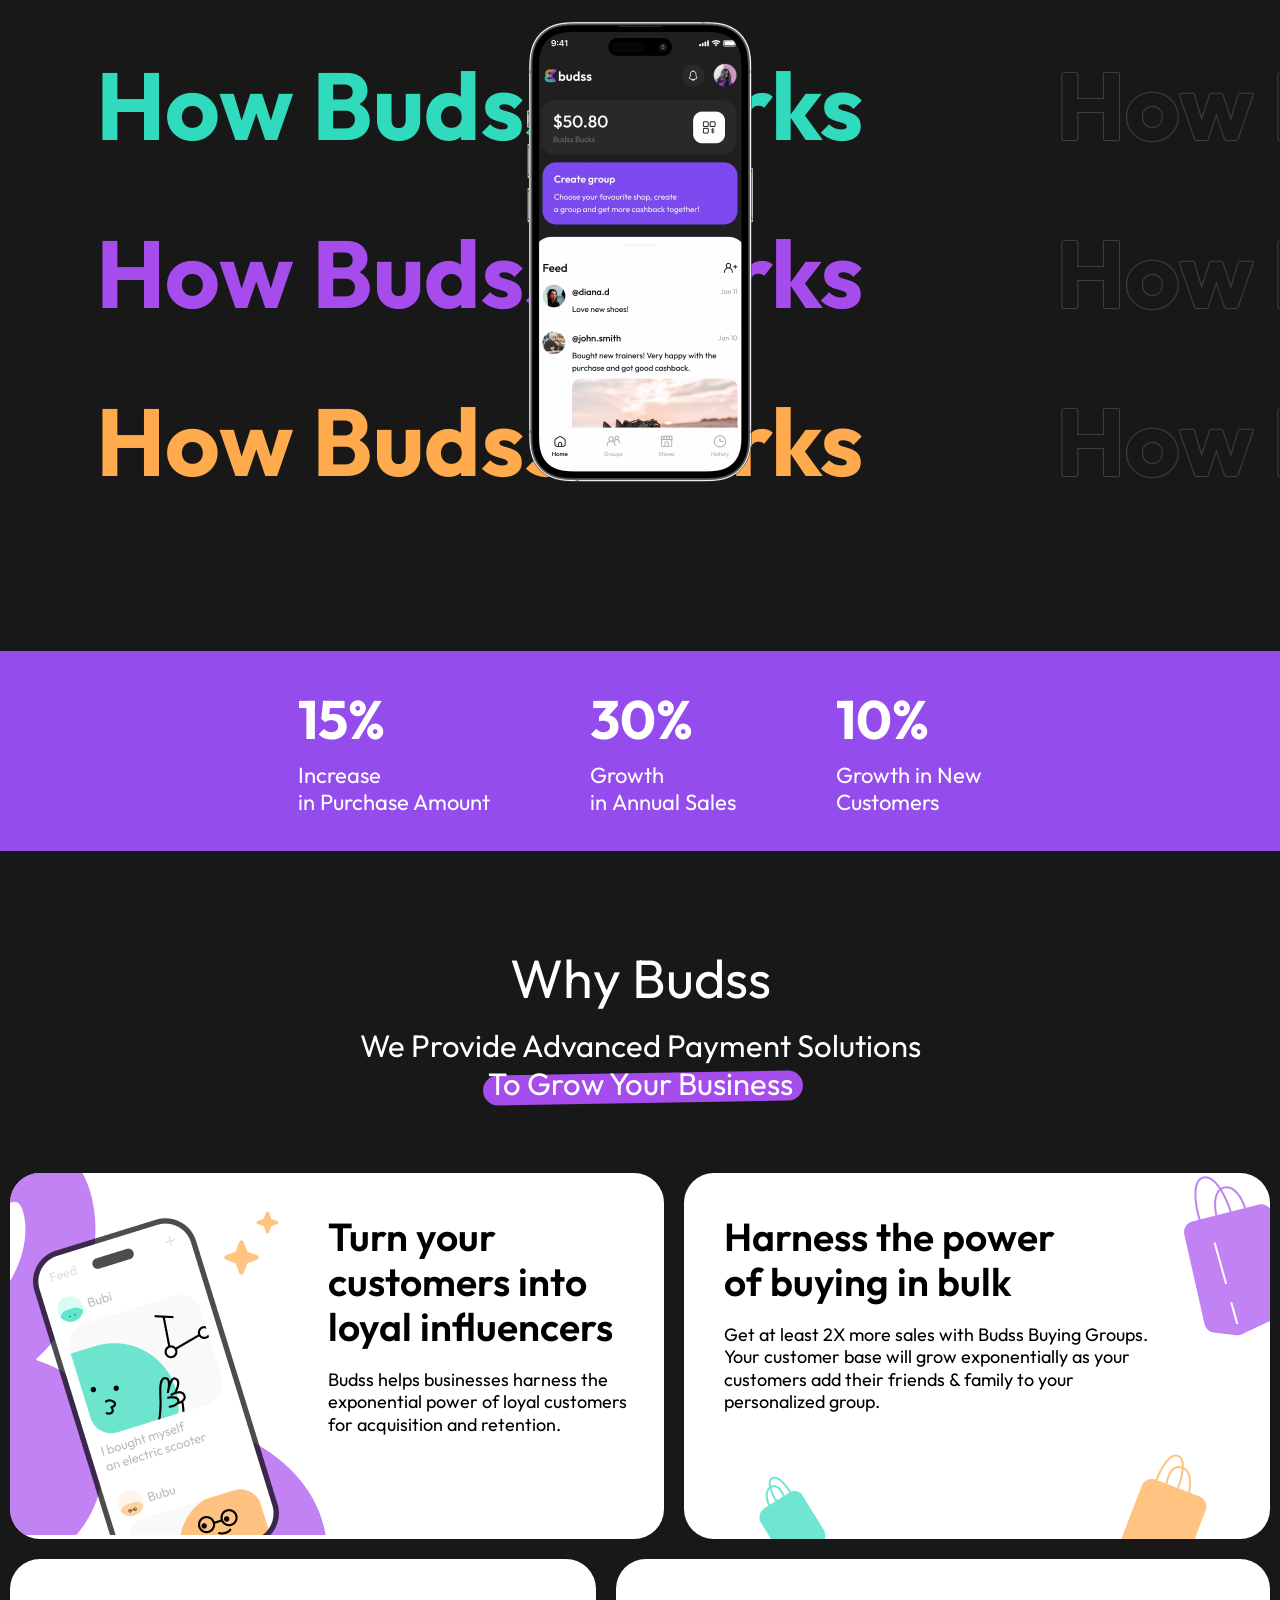
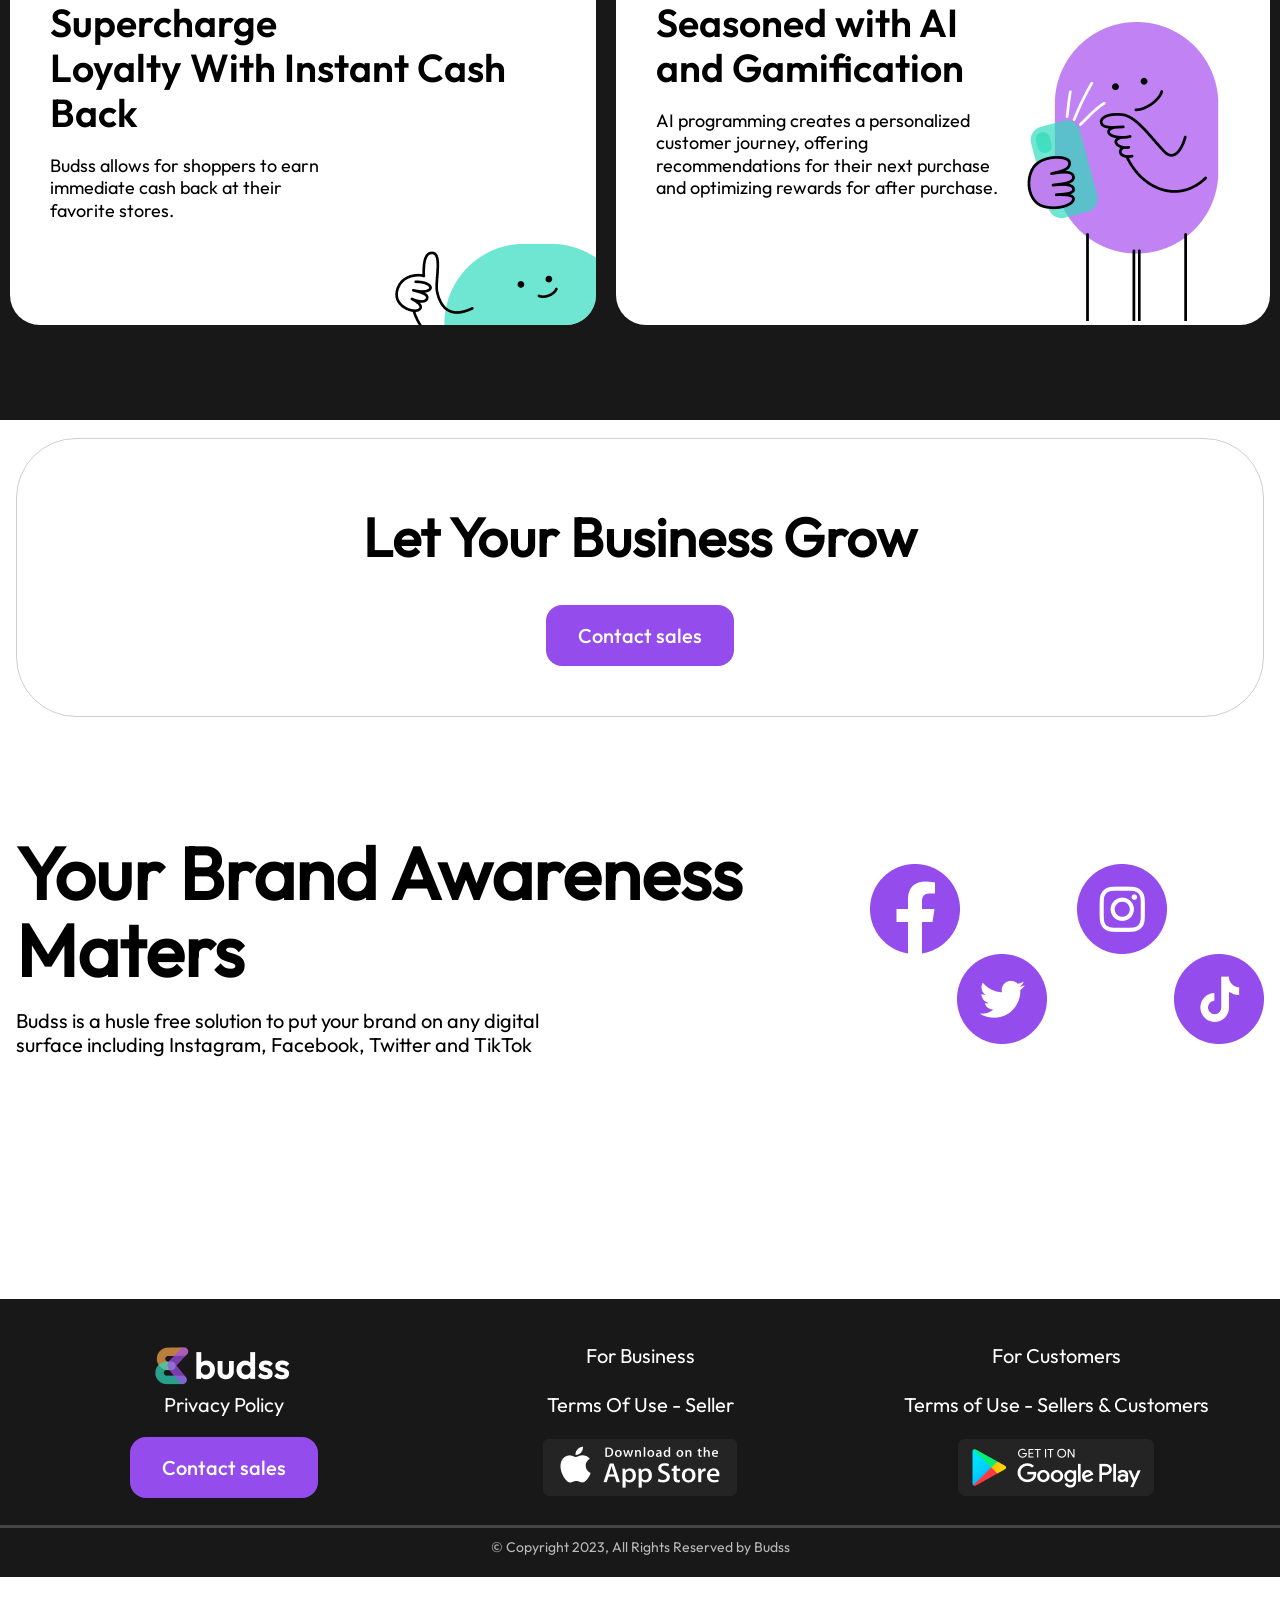
==== commit 75bfcbd5: "Add files via upload" ====
--- a/Business/index.html
+++ b/Business/index.html
@@ -1,602 +1,594 @@
-<!DOCTYPE html>
-<html lang="en">
-  <head>
-    <meta charset="UTF-8" />
-    <meta http-equiv="X-UA-Compatible" content="IE=edge" />
-    <meta name="viewport" content="width=device-width, initial-scale=1.0" />
-    <title>Business</title>
-    <link rel="stylesheet" href="style.css" />
-  </head>
-  <body>
-    <header class="header">
-      <nav class="header__navigation header__navigation_background">
-        <ul class="header__list">
-          <li class="header__item header__item_active">
-            <a class="header__link header__link_active" href="#"
-              >For Business</a
-            >
-          </li>
-          <li class="header__item">
-            <a class="header__link" href="#">For Customers</a>
-          </li>
-        </ul>
-      </nav>
-      <div class="color">
-        <div class="header__container">
-          <div class="container">
-            <div class="header__bottom">
-              <img class="header__logo" src="images/Logo.png" alt="logo" />
-              <button id="btn"
-                class="button button-modal header__button button_active button_background button_width"
-              >
-                <span>Contact sales</span>
-              </button>
-              <img
-                class="header__burger"
-                src="images/burger.png"
-                alt="burger-menu"
-              />
-            </div>
-          </div>
-        </div>
-
-      </div>
-    </header>
-    <main>
-      <section class="section-everyone">
-        <div class="container">
-          <div class="section-everyone__inner">
-            <div class="section-everyone__left">
-              <h1
-                class="section-everyone__title section-everyone__title_color title"
-              >
-                Everyone <br />
-                is an Influencer
-              </h1>
-              <p
-                class="section-everyone__text section-everyone__text_color text"
-              >
-                Budss is a payments as a service and WOM engine dedicated <br />
-                to acquisition and retention of customers to your business.
-              </p>
-              <button id="btn"
-                class="button button-modal section-everyone__button button_background button_width"
-              >
-                <span> Contact sales </span>
-              </button>
-            </div>
-            <picture class="section-everyone__pic">
-              <source
-                srcset="images/human-mobile.png"
-                media="(max-width: 767px)"
-              />
-              <img
-                class="section-everyone__img"
-                src="images/human.png"
-                alt=""
-              />
-            </picture>
-            <div class="mobile-menu">
-              <div class="mobile-menu__container">
-                <img class="mobile-menu__img" src="images/menu_close.png" alt="">
-                <button 
-                class="button mobile-menu__button  button_background button_width"
-              >
-                <span> Contact sales </span>
-              </button>
-              <ul class="mobile-menu__list">
-                <li class="mobile-menu__item">For Business</li>
-                <li class="mobile-menu__item">For Customers</li>
-                <li class="mobile-menu__item">Privacy Policy</li>
-                <li class="mobile-menu__item">Terms Of Use - Seller</li>
-                <li class="mobile-menu__item">Terms of Use - Sellers & Customers</li>
-              </ul>
-              </div>
-            </div>
-            <div class="thank-you">
-              <img class="thank-you__close" src="images/close.png" alt="">
-              <img src="images/Thank-you!.png" alt="" class="thank-you__img">
-              <h2 class="thank-you__title">Thank you!</h2>
-              <p class="thank-you__text">Thank you, we have received your application and will contact you soon!</p>
-              <button 
-              class="button thank-you__button section-everyone__button button_background button_width"
-            >
-              <span> Super! </span>
-            </button>
-            </div>
-            <div class="modal">
-              <form class="contact-form" action="">
-                <img class="contact-form__close" src="images/close.png" alt="">
-                <div class="contact-form__text">Name <span>*</span></div>
-                <input class="contact-form__input input-glaw" type="text" placeholder="Enter name">
-                <div class="contact-form__text">Email <span>*</span></div>
-                <input class="contact-form__input input-glaw" type="text" placeholder="Enter email">
-                <div class="contact-form__text" >Phone number <span>*</span></div>
-                <div class="contact-form__phone-wrapper">
-                  <input class="contact-form__input phone input-glaw" type="tel" placeholder="+7 929 371 09 12"  maxlength="16">
-                  <img src="images/ru-ico.png" alt="">
-                </div>
-                <div class="contact-form__text">Company</div>
-                <input class="contact-form__input" type="text" placeholder="Enter company">
-                <div class="contact-form__text">Website/Store URL</div>
-                <input class="contact-form__input" type="text" placeholder="Enter Website/Store URL">
-                <p class="contact-form__text-error">Please fill in all required fields</p>
-                <p class="contact-form__content">By submitting this form you are agreeing to Budss’s <a class="contact-form__link" href="#">Privacy Policy</a> and <a class="contact-form__link" href="#">Terms of Use</a></p>
-                <button id="btn"
-                class="button contact-form__button button-modal  button_width btn-disable"
-                disabled
-              >
-                <span> Contact sales </span>
-              </button>
-              </form>
-              
-        
-            </div>
-            <div class="cookies">
-              <p class="cookies__text">This website uses cookies to ensure you get the best experience on our website. They also allow us to analyze user behavior in order to constantly improve the website for you.</p>
-              <div class="cookies__buttons">
-                <button
-                  class="cookies__button  button button_active button_background button_width">
-                  <span>Accept</span>
-                </button>
-                <button
-                class="cookies__button  button button_active button_background button_width">
-                <span>Decline</span>
-              </button>
-              </div>
-              <img class="cookies__close" src="images/close.png" alt="">
-            </div>
-          </div>
-        </div>
-      </section>
-      <section class="section-about">
-        <div class="container">
-          <h2 class="section-about__title section-about__title_color title">
-            About Budss
-          </h2>
-          <div class="section-about__inner">
-            <div class="section-about__first">
-              <p
-                class="section-about__first-text section-about__first-text_color text-decore"
-              >
-                Payment as a service, powered seamlessly by <br />
-                our
-                <span
-                  class="section-about__text-content_decore text-content_decore"
-                  >network of shoppers</span
-                >
-              </p>
-              <img
-                class="section-about__img-decore"
-                src="images/decore.png"
-                alt="decore"
-              />
-            </div>
-            <div class="section-about__content">
-              <img class="section-about__img" src="images/star.png" alt="img" />
-              <h2
-                class="section-about__title-content section-about__title-content_color"
-              >
-                Contactless
-              </h2>
-              <p class="section-about__text section-about__text_color">
-                Budss uses near field communication (NFC) for making contactless
-                payments.
-              </p>
-            </div>
-            <div class="section-about__content">
-              <img
-                class="section-about__img"
-                src="images/strel.png"
-                alt="img"
-              />
-              <h2
-                class="section-about__title-content section-about__title-content_color"
-              >
-                Increased Buying Power
-              </h2>
-              <p class="section-about__text section-about__text_color">
-                Returning customers spend up to 3X more.
-              </p>
-            </div>
-            <div class="section-about__content">
-              <img class="section-about__img" src="images/line.png" alt="img" />
-              <h2
-                class="section-about__title-content section-about__title-content_color"
-              >
-                Analytics & Insights
-              </h2>
-              <p class="section-about__text section-about__text_color">
-                Gain a holistic view into your customers buying behavior &
-                purchasing patterns.
-              </p>
-            </div>
-            <div class="section-about__content">
-              <img class="section-about__img" src="images/sep.png" alt="img" />
-              <h2
-                class="section-about__title-content section-about__title-content_color"
-              >
-                Fraud Protection
-              </h2>
-              <p class="section-about__text section-about__text_color">
-                Budss handles all payments with a fraud prevention algorithm to
-                flag high risk purchases & a user set PIN code to keep payment
-                info secure.
-              </p>
-            </div>
-          </div>
-        </div>
-      </section>
-      <section class="section-phone">
-        <div class="container section-phone__container">
-          <picture class="section-phone__pic">
-            <source
-              srcset="images/phone-mobile.png"
-              media="(max-width: 1199px)"
-            />
-            <img class="section-phone__img" src="images/phone.png" alt="" />
-          </picture>
-          <div class="section-phone__infinity">
-            <div class="section-phone__inner">
-              <p
-                class="section-phone__text section-phone__text_color-turquoise"
-              >
-                How Budss Works
-              </p>
-              <p
-                class="section-phone__text section-phone__text_color-translucent"
-              >
-                How Budss Works
-              </p>
-              <p
-                class="section-phone__text section-phone__text_color-turquoise"
-              >
-                How Budss Works
-              </p>
-              <p
-                class="section-phone__text section-phone__text_color-translucent"
-              >
-                How Budss Works
-              </p>
-            </div>
-          </div>
-          <div class="section-phone__infinity">
-            <div class="section-phone__inner section-phone__inner_left">
-              <p class="section-phone__text section-phone__text_color-fel">
-                How Budss Works
-              </p>
-              <p
-                class="section-phone__text section-phone__text_color-translucent"
-              >
-                How Budss Works
-              </p>
-              <p class="section-phone__text section-phone__text_color-fel">
-                How Budss Works
-              </p>
-              <p
-                class="section-phone__text section-phone__text_color-translucent"
-              >
-                How Budss Works
-              </p>
-            </div>
-          </div>
-          <div class="section-phone__infinity">
-            <div class="section-phone__inner">
-              <p class="section-phone__text section-phone__text_color-orange">
-                How Budss Works
-              </p>
-              <p
-                class="section-phone__text section-phone__text_color-translucent"
-              >
-                How Budss Works
-              </p>
-              <p class="section-phone__text section-phone__text_color-orange">
-                How Budss Works
-              </p>
-              <p
-                class="section-phone__text section-phone__text_color-translucent"
-              >
-                How Budss Works
-              </p>
-            </div>
-          </div>
-        </div>
-      </section>
-      <section class="section-decoration">
-        <div class="section-decoration__container container">
-          <div class="section-decoration__inner">
-            <div class="section-decoration__content">
-              <div
-                class="section-decoration__num section-decoration__num_color"
-              >
-                15%
-              </div>
-              <p
-                class="section-decoration__text section-decoration__text_color"
-              >
-                Increase <br class="section-decoration__br" />
-                in Purchase Amount
-              </p>
-            </div>
-            <div class="section-decoration__content">
-              <div
-                class="section-decoration__num section-decoration__num_color"
-              >
-                30%
-              </div>
-              <p
-                class="section-decoration__text section-decoration__text_color"
-              >
-                Growth <br class="section-decoration__br" />
-                in Annual Sales
-              </p>
-            </div>
-            <div class="section-decoration__content">
-              <div
-                class="section-decoration__num section-decoration__num_color"
-              >
-                10%
-              </div>
-              <p
-                class="section-decoration__text section-decoration__text_color"
-              >
-                Growth in New <br class="section-decoration__br" />
-                Customers
-              </p>
-            </div>
-          </div>
-        </div>
-      </section>
-      <section class="section-why">
-        <div class="section-why__title section-why__title_color">Why Budss</div>
-        <p
-          class="section-why__text-content section-why__text-content_color text-decore"
-        >
-          We Provide Advanced Payment Solutions <br class="section-why__br" />
-          <span class="section-why__text-content_decore text-content_decore">
-            To Grow Your Business
-          </span>
-        </p>
-        <div class="section-why__container">
-          <div class="section-why__inner section-why__inner_revers">
-            <picture>
-              <source
-                srcset="images/why-one-mobile.png"
-                media="(max-width: 767px)"
-              />
-              <img src="images/why-one.png" alt="decore" />
-            </picture>
-            <div class="section-why__wrapper">
-              <h2 class="section-why__title-inner">
-                Turn your customers into loyal influencers
-              </h2>
-              <p class="section-why__text text-midle">
-                Budss helps businesses harness the exponential power of loyal
-                customers for acquisition and retention.
-              </p>
-            </div>
-          </div>
-          <div class="section-why__inner section-why__inner_padding">
-            <div class="section-why__wrapper">
-              <h2 class="section-why__title-inner">
-                Harness the power of buying in bulk
-              </h2>
-              <p class="section-why__text text-midle">
-                Get at least 2X more sales with Budss Buying Groups. Your
-                customer base will grow exponentially as your customers add
-                their friends & family to your personalized group.
-              </p>
-            </div>
-
-            <img
-              src="images/why-two.png"
-              alt="decore"
-              class="section-why__img_two"
-            />
-            <img
-              src="images/why-tree.png"
-              alt="decore"
-              class="section-why__img_tree"
-            />
-            <img
-              src="images/why-four.png"
-              alt="decore"
-              class="section-why__img_four"
-            />
-          </div>
-        </div>
-        <div class="section-why__container section-why__container_revers">
-          <div class="section-why__inner section-why__inner_padding">
-            <img
-              src="images/why-five.png"
-              alt="decore"
-              class="section-why__img_five"
-            />
-            <div class="section-why__wrapper">
-              <h2 class="section-why__title-inner">
-                Supercharge <br />
-                Loyalty With Instant Cash Back
-              </h2>
-              <p class="section-why__text text-midle">
-                Budss allows for shoppers to earn <br />
-                immediate cash back at their <br />
-                favorite stores.
-              </p>
-            </div>
-          </div>
-          <div class="section-why__inner section-why__inner_padding">
-            <div class="section-why__wrapper">
-              <h2 class="section-why__title-inner">
-                Seasoned with AI <br />
-                and Gamification
-              </h2>
-              <p class="section-why__text text-midle">
-                AI programming creates a personalized customer journey, offering
-                recommendations for their next purchase and optimizing rewards
-                for after purchase.
-              </p>
-            </div>
-
-            <picture class="">
-              <source
-                srcset="images/why-six-mob.png"
-                media="(max-width: 767px)"
-              />
-              <img
-                class="section-why__img_desktop"
-                src="images/why-six.png"
-                alt=""
-              />
-            </picture>
-            <!-- <img
-              class="section-why__img_mobile section-why__img_bottom"
-              src="images/why-six-mob.png"
-              alt="decore"
-            />
-            <img
-              class="section-why__img_desktop section-why__img_bottom"
-              src="images/why-six.png"
-              alt="decore"
-            /> -->
-          </div>
-        </div>
-      </section>
-      <section class="grow">
-        <div class="container">
-          <div class="grow__container">
-            <h2 class="grow__title">
-              Let Your <br class="grow__br" />Business Grow
-            </h2>
-            <button id="btn"
-              class="button button-modal button_active button_background button_width button_border"
-            >
-              <span> Contact sales </span>
-            </button>
-          </div>
-        </div>
-      </section>
-      <section class="section-your-brand">
-        <div class="section-your-brand__container">
-          <div class="section-your-brand__content">
-            <h2 class="section-your-brand__title title">
-              Your Brand Awareness Maters
-            </h2>
-            <p class="section-your-brand__text">
-              Budss is a husle free solution to put your brand on any digital
-              surface including Instagram, Facebook, Twitter and TikTok
-            </p>
-          </div>
-          <div class="section-your-brand__images">
-            <img
-              src="images/fasebook.png"
-              alt=""
-              class="section-your-brand__img"
-            />
-            <img
-              src="images/instagram.png"
-              alt=""
-              class="section-your-brand__img"
-            />
-            <img
-              src="images/twiter.png"
-              alt=""
-              class="section-your-brand__img"
-            />
-            <img
-              src="images/tiktok.png"
-              alt=""
-              class="section-your-brand__img"
-            />
-          </div>
-        </div>
-        <div class="section-your-brand__brands">
-          <picture class="section-your-brand__pic-brand">
-            <source srcset="images/woo-mob.png" media="(max-width: 767px)" />
-            <img
-              class="section-your-brand__img-brand"
-              src="images/woo.png"
-              alt=""
-            />
-          </picture>
-          <picture class="section-your-brand__pic-brand">
-            <source
-              srcset="images/shopify-mob.png"
-              media="(max-width: 767px)"
-            />
-            <img
-              class="section-your-brand__img-brand"
-              src="images/shopify.png"
-              alt=""
-            />
-          </picture>
-          <picture class="section-your-brand__pic-brand">
-            <source srcset="images/square-mob.png" media="(max-width: 767px)" />
-            <img
-              class="section-your-brand__img-brand"
-              src="images/square.png"
-              alt=""
-            />
-          </picture>
-          <picture class="section-your-brand__pic-brand">
-            <source
-              srcset="images/squaresoace-mob.png"
-              media="(max-width: 767px)"
-            />
-            <img
-              class="section-your-brand__img-brand"
-              src="images/squaresoace.png"
-              alt=""
-            />
-          </picture>
-          <picture class="section-your-brand__pic-brand">
-            <source
-              srcset="images/colover-mob.png"
-              media="(max-width: 767px)"
-            />
-            <img
-              class="section-your-brand__img-brand"
-              src="images/colover.png"
-              alt=""
-            />
-          </picture>
-        </div>
-      </section>
-    </main>
-    <footer class="footer">
-      <div class="footer__container footer__container_grid">
-        <img class="footer__logo" src="images/Logo.png" alt="" />
-        <div class="footer__text">For Business</div>
-        <div class="footer__text">For Customers</div>
-        <div class="footer__text">Privacy Policy</div>
-        <div class="footer__text">Terms Of Use - Seller</div>
-        <div class="footer__text">Terms of Use - Sellers & Customers</div>
-        <button id="btn"
-          class="button button-modal footer__button button_active button_background button_width"
-        >
-          <span> Contact sales </span>
-        </button>
-        <img class="footer__store" src="images/appstore.png" alt="" />
-        <img class="footer__store" src="images/googleplay.png" alt="" />
-      </div>
-      <div class="footer__container footer__container_flex">
-        <div class="footer__bottom-text">
-          © Copyright 2023, All Rights Reserved by Budss
-        </div>
-        <ul class="footer__list">
-          <li class="footer__item">
-            <a class="footer__link" href="#">Privacy Policy</a>
-          </li>
-          <li class="footer__item">
-            <a class="footer__link" href="#">Terms Of Use - Seller</a>
-          </li>
-          <li class="footer__item">
-            <a class="footer__link" href="#"
-              >Terms of Use - Sellers & Customers</a
-            >
-          </li>
-        </ul>
-      </div>
-    </footer>
-    <script src="script.js"></script>
-  </body>
-</html>
+<!DOCTYPE html>
+<html lang="en">
+  <head>
+    <meta charset="UTF-8">
+    <meta http-equiv="X-UA-Compatible" content="IE=edge">
+    <meta name="viewport" content="width=device-width, initial-scale=1.0">
+    <title>Business</title>
+    <link rel="stylesheet" href="style.css">
+  </head>
+  <body>
+    <header class="header">
+      <nav class="header__navigation header__navigation_background">
+        <ul class="header__list">
+          <li class="header__item header__item_active">
+            <a class="header__link header__link_active" href="#"
+              >For Business</a
+            >
+          </li>
+          <li class="header__item">
+            <a class="header__link" href="#">For Customers</a>
+          </li>
+        </ul>
+      </nav>
+      <div class="color">
+        <div class="header__bottom2"></div>
+        <div class="header__container">
+          <div class="container">
+            <div class="header__bottom">
+              <img class="header__logo" src="images/Logo.png" alt="logo">
+              <button 
+                class="button button-modal header__button button_active button_background button_width btn-contact"
+              >
+                <span>Contact sales</span>
+              </button>
+              <img
+                class="header__burger"
+                src="images/burger.png"
+                alt="burger-menu"
+              >
+            </div>
+          </div>
+        </div>
+
+      </div>
+    </header>
+    <main>
+      <section class="section-everyone">
+        <div class="container">
+          <div class="section-everyone__inner">
+            <div class="section-everyone__left">
+              <h1
+                class="section-everyone__title section-everyone__title_color title"
+              >
+                Everyone <br>
+                is an Influencer
+              </h1>
+              <p
+                class="section-everyone__text section-everyone__text_color text"
+              >
+                Budss is a payments as a service and WOM engine dedicated <br>
+                to acquisition and retention of customers to your business.
+              </p>
+              <button 
+                class="button button-modal section-everyone__button button_background button_width btn-contact"
+              >
+                <span> Contact sales </span>
+              </button>
+            </div>
+            <picture class="section-everyone__pic">
+              <source
+                srcset="images/human-mobile.png"
+                media="(max-width: 767px)"
+              >
+              <img
+                class="section-everyone__img"
+                src="images/human.png"
+                alt="model"
+              >
+            </picture>
+            <div class="mobile-menu">
+              <div class="mobile-menu__container">
+                <img class="mobile-menu__img" src="images/menu_close.png" alt="close">
+                <button 
+                class="button mobile-menu__button  button_background button_width"
+              >
+                <span> Contact sales </span>
+              </button>
+              <ul class="mobile-menu__list">
+                <li class="mobile-menu__item">For Business</li>
+                <li class="mobile-menu__item">For Customers</li>
+                <li class="mobile-menu__item">Privacy Policy</li>
+                <li class="mobile-menu__item">Terms Of Use - Seller</li>
+                <li class="mobile-menu__item">Terms of Use - Sellers & Customers</li>
+              </ul>
+              </div>
+            </div>
+            <div class="thank-you">
+              <img class="thank-you__close" src="images/close.png" alt="close">
+              <img src="images/Thank-you!.png" alt="thank-you" class="thank-you__img">
+              <h2 class="thank-you__title">Thank you!</h2>
+              <p class="thank-you__text">Thank you, we have received your application and will contact you soon!</p>
+              <button 
+              class="button thank-you__button section-everyone__button button_background button_width"
+            >
+              <span> Super! </span>
+            </button>
+            </div>
+            <div class="modal">
+              <form class="contact-form" action="#">
+                <img class="contact-form__close" src="images/close.png" alt="close">
+                <div class="contact-form__text">Name <span>*</span></div>
+                <input class="contact-form__input input-glaw" type="text" placeholder="Enter name">
+                <div class="contact-form__text">Email <span>*</span></div>
+                <input class="contact-form__input input-glaw" type="text" placeholder="Enter email">
+                <div class="contact-form__text" >Phone number <span>*</span></div>
+                <div class="contact-form__phone-wrapper">
+                  <input class="contact-form__input phone input-glaw" type="tel" placeholder="+7 929 371 09 12"  maxlength="16">
+                  <img src="images/ru-ico.png" alt="flag">
+                </div>
+                <div class="contact-form__text">Company</div>
+                <input class="contact-form__input" type="text" placeholder="Enter company">
+                <div class="contact-form__text">Website/Store URL</div>
+                <input class="contact-form__input" type="text" placeholder="Enter Website/Store URL">
+                <p class="contact-form__text-error">Please fill in all required fields</p>
+                <p class="contact-form__content">By submitting this form you are agreeing to Budss’s <a class="contact-form__link" href="#">Privacy Policy</a> and <a class="contact-form__link" href="#">Terms of Use</a></p>
+                <button 
+                class="button contact-form__button button-modal  button_width btn-disable btn-contact"
+                disabled
+              >
+                <span> Contact sales </span>
+              </button>
+              </form>
+              
+        
+            </div>
+            <div class="cookies">
+              <p class="cookies__text">This website uses cookies to ensure you get the best experience on our website. They also allow us to analyze user behavior in order to constantly improve the website for you.</p>
+              <div class="cookies__buttons">
+                <button
+                  class="cookies__button  button button_active button_background button_width">
+                  <span>Accept</span>
+                </button>
+                <button
+                class="cookies__button  button button_active button_background button_width">
+                <span>Decline</span>
+              </button>
+              </div>
+              <img class="cookies__close" src="images/close.png" alt="close">
+            </div>
+          </div>
+        </div>
+      </section>
+      <section class="section-about">
+        <div class="container">
+          <h2 class="section-about__title section-about__title_color title">
+            About Budss
+          </h2>
+          <div class="section-about__inner">
+            <div class="section-about__first">
+              <p
+                class="section-about__first-text section-about__first-text_color text-decore"
+              >
+                Payment as a service, powered seamlessly by <br>
+                our
+                <span
+                  class="section-about__text-content_decore text-content_decore"
+                  >network of shoppers</span
+                >
+              </p>
+              <img
+                class="section-about__img-decore"
+                src="images/decore.png"
+                alt="decore"
+              >
+            </div>
+            <div class="section-about__content">
+              <img class="section-about__img" src="images/star.png" alt="star" >
+              <h2
+                class="section-about__title-content section-about__title-content_color"
+              >
+                Contactless
+              </h2>
+              <p class="section-about__text section-about__text_color">
+                Budss uses near field communication (NFC) for making contactless
+                payments.
+              </p>
+            </div>
+            <div class="section-about__content">
+              <img
+                class="section-about__img"
+                src="images/strel.png"
+                alt="decore"
+              >
+              <h2
+                class="section-about__title-content section-about__title-content_color"
+              >
+                Increased Buying Power
+              </h2>
+              <p class="section-about__text section-about__text_color">
+                Returning customers spend up to 3X more.
+              </p>
+            </div>
+            <div class="section-about__content">
+              <img class="section-about__img" src="images/line.png" alt="decore" >
+              <h2
+                class="section-about__title-content section-about__title-content_color"
+              >
+                Analytics & Insights
+              </h2>
+              <p class="section-about__text section-about__text_color">
+                Gain a holistic view into your customers buying behavior &
+                purchasing patterns.
+              </p>
+            </div>
+            <div class="section-about__content">
+              <img class="section-about__img" src="images/sep.png" alt="decore" >
+              <h2
+                class="section-about__title-content section-about__title-content_color"
+              >
+                Fraud Protection
+              </h2>
+              <p class="section-about__text section-about__text_color">
+                Budss handles all payments with a fraud prevention algorithm to
+                flag high risk purchases & a user set PIN code to keep payment
+                info secure.
+              </p>
+            </div>
+          </div>
+        </div>
+      </section>
+      <section class="section-phone">
+        <h2 style="display: none;">phone</h2>
+        <div class="container section-phone__container">
+          <picture class="section-phone__pic">
+            <source
+              srcset="images/phone-mobile.png"
+              media="(max-width: 1199px)"
+            >
+            <img class="section-phone__img" src="images/phone.png" alt="phone" >
+          </picture>
+          <div class="section-phone__infinity">
+            <div class="section-phone__inner">
+              <p
+                class="section-phone__text section-phone__text_color-turquoise"
+              >
+                How Budss Works
+              </p>
+              <p
+                class="section-phone__text section-phone__text_color-translucent"
+              >
+                How Budss Works
+              </p>
+              <p
+                class="section-phone__text section-phone__text_color-turquoise"
+              >
+                How Budss Works
+              </p>
+              <p
+                class="section-phone__text section-phone__text_color-translucent"
+              >
+                How Budss Works
+              </p>
+            </div>
+          </div>
+          <div class="section-phone__infinity">
+            <div class="section-phone__inner section-phone__inner_left">
+              <p class="section-phone__text section-phone__text_color-fel">
+                How Budss Works
+              </p>
+              <p
+                class="section-phone__text section-phone__text_color-translucent"
+              >
+                How Budss Works
+              </p>
+              <p class="section-phone__text section-phone__text_color-fel">
+                How Budss Works
+              </p>
+              <p
+                class="section-phone__text section-phone__text_color-translucent"
+              >
+                How Budss Works
+              </p>
+            </div>
+          </div>
+          <div class="section-phone__infinity">
+            <div class="section-phone__inner">
+              <p class="section-phone__text section-phone__text_color-orange">
+                How Budss Works
+              </p>
+              <p
+                class="section-phone__text section-phone__text_color-translucent"
+              >
+                How Budss Works
+              </p>
+              <p class="section-phone__text section-phone__text_color-orange">
+                How Budss Works
+              </p>
+              <p
+                class="section-phone__text section-phone__text_color-translucent"
+              >
+                How Budss Works
+              </p>
+            </div>
+          </div>
+        </div>
+      </section>
+      <section class="section-decoration">
+        <div class="section-decoration__container container">
+          <div class="section-decoration__inner">
+            <div class="section-decoration__content">
+              <h2
+                class="section-decoration__num section-decoration__num_color"
+              >
+                15%
+            </h2>
+              <p
+                class="section-decoration__text section-decoration__text_color"
+              >
+                Increase <br class="section-decoration__br" >
+                in Purchase Amount
+              </p>
+            </div>
+            <div class="section-decoration__content">
+              <h2
+                class="section-decoration__num section-decoration__num_color"
+              >
+                30%
+            </h2>
+              <p
+                class="section-decoration__text section-decoration__text_color"
+              >
+                Growth <br class="section-decoration__br" >
+                in Annual Sales
+              </p>
+            </div>
+            <div class="section-decoration__content">
+              <h2
+                class="section-decoration__num section-decoration__num_color"
+              >
+                10%
+            </h2>
+              <p
+                class="section-decoration__text section-decoration__text_color"
+              >
+                Growth in New <br class="section-decoration__br" >
+                Customers
+              </p>
+            </div>
+          </div>
+        </div>
+      </section>
+      <section class="section-why">
+        <div class="section-why__title section-why__title_color">Why Budss</div>
+        <p
+          class="section-why__text-content section-why__text-content_color text-decore"
+        >
+          We Provide Advanced Payment Solutions <br class="section-why__br" >
+          <span class="section-why__text-content_decore text-content_decore">
+            To Grow Your Business
+          </span>
+        </p>
+        <div class="section-why__container">
+          <div class="section-why__inner section-why__inner_revers">
+            <picture>
+              <source
+                srcset="images/why-one-mobile.png"
+                media="(max-width: 767px)"
+              >
+              <img src="images/why-one.png" alt="decore" >
+            </picture>
+            <div class="section-why__wrapper">
+              <h2 class="section-why__title-inner">
+                Turn your customers into loyal influencers
+              </h2>
+              <p class="section-why__text text-midle">
+                Budss helps businesses harness the exponential power of loyal
+                customers for acquisition and retention.
+              </p>
+            </div>
+          </div>
+          <div class="section-why__inner section-why__inner_padding">
+            <div class="section-why__wrapper">
+              <h2 class="section-why__title-inner">
+                Harness the power of buying in bulk
+              </h2>
+              <p class="section-why__text text-midle">
+                Get at least 2X more sales with Budss Buying Groups. Your
+                customer base will grow exponentially as your customers add
+                their friends & family to your personalized group.
+              </p>
+            </div>
+
+            <img
+              src="images/why-two.png"
+              alt="decore"
+              class="section-why__img_two"
+            >
+            <img
+              src="images/why-tree.png"
+              alt="decore"
+              class="section-why__img_tree"
+            >
+            <img
+              src="images/why-four.png"
+              alt="decore"
+              class="section-why__img_four"
+            >
+          </div>
+        </div>
+        <div class="section-why__container section-why__container_revers">
+          <div class="section-why__inner section-why__inner_padding">
+            <img
+              src="images/why-five.png"
+              alt="decore"
+              class="section-why__img_five"
+            >
+            <div class="section-why__wrapper">
+              <h2 class="section-why__title-inner">
+                Supercharge <br>
+                Loyalty With Instant Cash Back
+              </h2>
+              <p class="section-why__text text-midle">
+                Budss allows for shoppers to earn <br>
+                immediate cash back at their <br>
+                favorite stores.
+              </p>
+            </div>
+          </div>
+          <div class="section-why__inner section-why__inner_padding">
+            <div class="section-why__wrapper">
+              <h2 class="section-why__title-inner">
+                Seasoned with AI <br>
+                and Gamification
+              </h2>
+              <p class="section-why__text text-midle">
+                AI programming creates a personalized customer journey, offering
+                recommendations for their next purchase and optimizing rewards
+                for after purchase.
+              </p>
+            </div>
+
+            <picture class="">
+              <source
+                srcset="images/why-six-mob.png"
+                media="(max-width: 767px)"
+              >
+              <img
+                class="section-why__img_desktop"
+                src="images/why-six.png"
+                alt="decore"
+              >
+            </picture>
+          </div>
+        </div>
+      </section>
+      <section class="grow">
+        <div class="container">
+          <div class="grow__container">
+            <h2 class="grow__title">
+              Let Your <br class="grow__br" >Business Grow
+            </h2>
+            <button 
+              class="button button-modal button_active button_background button_width button_border btn-contact"
+            >
+              <span> Contact sales </span>
+            </button>
+          </div>
+        </div>
+      </section>
+      <section class="section-your-brand">
+        <div class="section-your-brand__container">
+          <div class="section-your-brand__content">
+            <h2 class="section-your-brand__title title">
+              Your Brand Awareness Maters
+            </h2>
+            <p class="section-your-brand__text">
+              Budss is a husle free solution to put your brand on any digital
+              surface including Instagram, Facebook, Twitter and TikTok
+            </p>
+          </div>
+          <div class="section-your-brand__images">
+            <img
+              src="images/fasebook.png"
+              alt="fasebook"
+              class="section-your-brand__img"
+            >
+            <img
+              src="images/instagram.png"
+              alt="instagram"
+              class="section-your-brand__img"
+            >
+            <img
+              src="images/twiter.png"
+              alt="twiter"
+              class="section-your-brand__img"
+            >
+            <img
+              src="images/tiktok.png"
+              alt="tiktok"
+              class="section-your-brand__img"
+            >
+          </div>
+        </div>
+        <div class="section-your-brand__brands">
+          <picture class="section-your-brand__pic-brand">
+            <source srcset="images/woo-mob.png" media="(max-width: 767px)" >
+            <img
+              class="section-your-brand__img-brand"
+              src="images/woo.png"
+              alt="woo"
+            >
+          </picture>
+          <picture class="section-your-brand__pic-brand">
+            <source
+              srcset="images/shopify-mob.png"
+              media="(max-width: 767px)"
+            >
+            <img
+              class="section-your-brand__img-brand"
+              src="images/shopify.png"
+              alt="shopify"
+            >
+          </picture>
+          <picture class="section-your-brand__pic-brand">
+            <source srcset="images/square-mob.png" media="(max-width: 767px)" >
+            <img
+              class="section-your-brand__img-brand"
+              src="images/square.png"
+              alt="square"
+            >
+          </picture>
+          <picture class="section-your-brand__pic-brand">
+            <source
+              srcset="images/squaresoace-mob.png"
+              media="(max-width: 767px)"
+            >
+            <img
+              class="section-your-brand__img-brand"
+              src="images/squaresoace.png"
+              alt="square"
+            >
+          </picture>
+          <picture class="section-your-brand__pic-brand">
+            <source
+              srcset="images/colover-mob.png"
+              media="(max-width: 767px)"
+            >
+            <img
+              class="section-your-brand__img-brand"
+              src="images/colover.png"
+              alt="colover"
+            >
+          </picture>
+        </div>
+      </section>
+    </main>
+    <footer class="footer">
+      <div class="footer__container footer__container_grid">
+        <img class="footer__logo" src="images/Logo.png" alt="logo" >
+        <div class="footer__text">For Business</div>
+        <div class="footer__text">For Customers</div>
+        <div class="footer__text">Privacy Policy</div>
+        <div class="footer__text">Terms Of Use - Seller</div>
+        <div class="footer__text">Terms of Use - Sellers & Customers</div>
+        <button 
+          class="button button-modal footer__button button_active button_background button_width btn-contact"
+        >
+          <span> Contact sales </span>
+        </button>
+        <img class="footer__store" src="images/appstore.png" alt="appstore" >
+        <img class="footer__store" src="images/googleplay.png" alt="googleplay" >
+      </div>
+      <div class="footer__container footer__container_flex">
+        <div class="footer__bottom-text">
+          © Copyright 2023, All Rights Reserved by Budss
+        </div>
+        <ul class="footer__list">
+          <li class="footer__item">
+            <a class="footer__link" href="#">Privacy Policy</a>
+          </li>
+          <li class="footer__item">
+            <a class="footer__link" href="#">Terms Of Use - Seller</a>
+          </li>
+          <li class="footer__item">
+            <a class="footer__link" href="#"
+              >Terms of Use - Sellers & Customers</a
+            >
+          </li>
+        </ul>
+      </div>
+    </footer>
+    <script src="script.js"></script>
+  </body>
+</html>
--- a/Business/style.css
+++ b/Business/style.css
@@ -90,6 +90,10 @@
 
 .color {
   background: #181818;
+}
+
+.d-none {
+  display: none;
 }
 
 .fix {
@@ -99,7 +103,7 @@
   left: 0;
   margin: 0 auto;
   max-width: 100%;
-  z-index: 800;
+  z-index: 100;
 }
 
 .header__container {
@@ -194,6 +198,7 @@
 }
 
 .contact-form {
+  z-index: 100000;
   display: none;
   z-index: 200;
   position: fixed;
@@ -320,9 +325,13 @@
   cursor: pointer;
 }
 
+.header__bottom2 {
+  height: 15px;
+}
+
 .section-everyone {
   background: #181818;
-  padding-bottom: 87px;
+  padding-bottom: 95px;
 }
 .section-everyone__inner {
   padding-top: 63px;
@@ -607,11 +616,13 @@
 }
 .section-decoration__num {
   margin-top: 25px;
+  margin-bottom: 0px;
   font-family: "font-700";
   font-size: calc((100vw - 375px) / 1545 * 24 + 40px);
   line-height: calc((100vw - 375px) / 1545 * 25 + 42px);
 }
 .section-decoration__text {
+  margin-top: 15px;
   font-size: calc((100vw - 375px) / 1545 * 4 + 20px);
   line-height: calc((100vw - 375px) / 1545 * 3 + 25px);
 }
@@ -832,6 +843,7 @@
   }
 }
 .thank-you {
+  z-index: 800;
   display: none;
   position: relative;
   max-height: 561px;
@@ -1319,6 +1331,9 @@
   }
 }
 @media (max-width: 400px) {
+  .header__bottom2 {
+    display: none;
+  }
   .section-your-brand__pic-brand:nth-child(1) {
     order: 3;
     justify-self: start;
